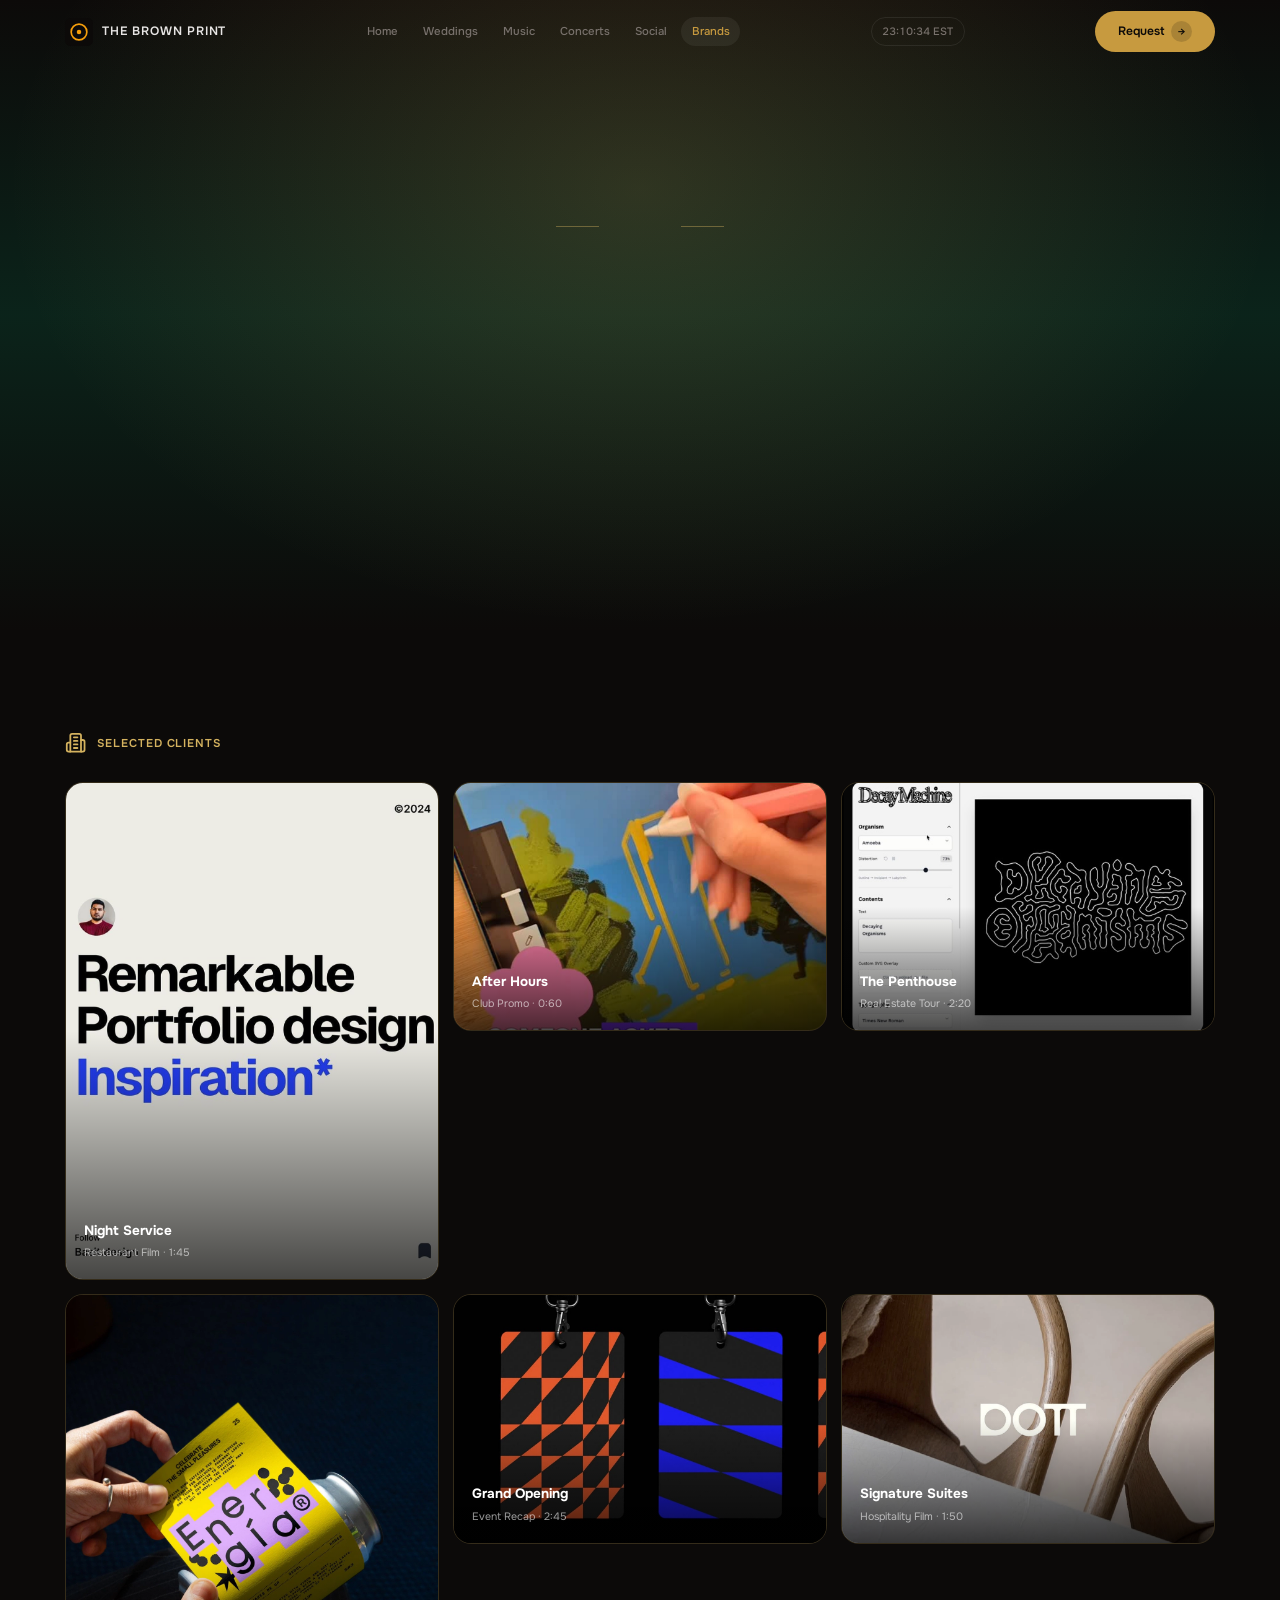
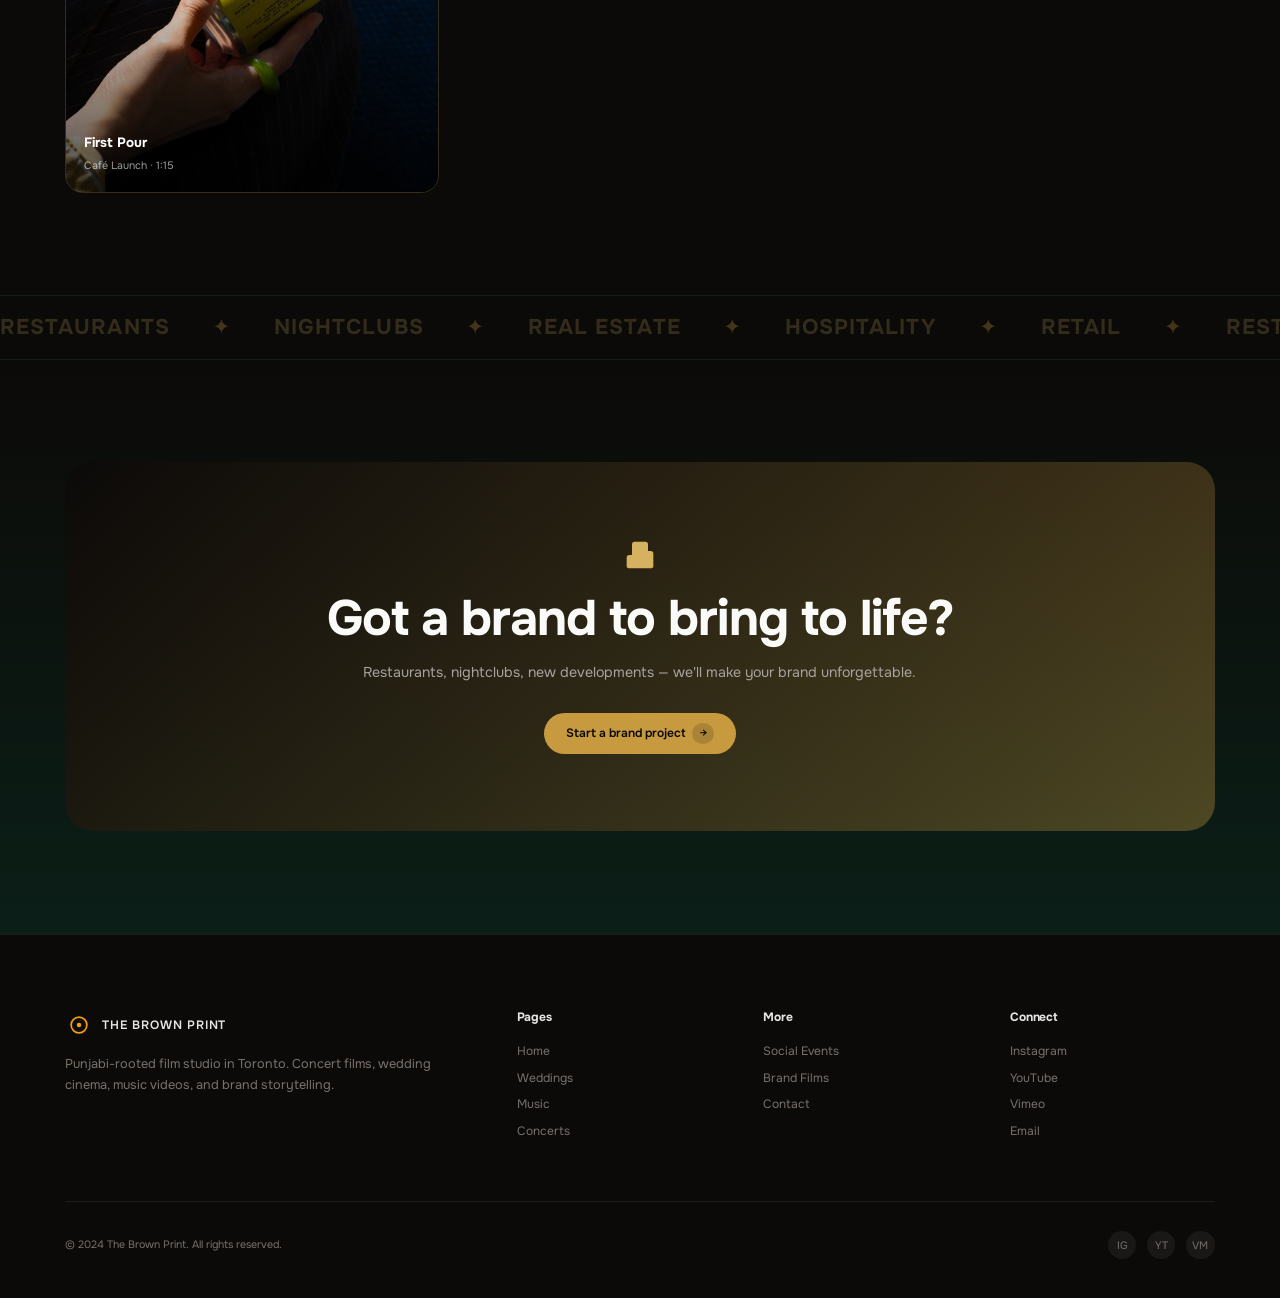
==== brands.html @ 663236d8 "Add The Brown Print v2 portfolio site Complete redesign of The Brown Print portfolio website with:  " ====
<!DOCTYPE html>
<html lang="en" data-theme="brands">
<head>
  <meta charset="UTF-8">
  <meta name="viewport" content="width=device-width, initial-scale=1.0">
  <title>Brands — The Brown Print</title>
  <meta name="description" content="Clubs, restaurants, real estate, and hospitality films that elevate your brand.">
  <link rel="preconnect" href="https://fonts.googleapis.com">
  <link rel="preconnect" href="https://fonts.gstatic.com" crossorigin>
  <link href="https://fonts.googleapis.com/css2?family=Onest:wght@400;500;600;700;800&display=swap" rel="stylesheet">
  <link rel="stylesheet" href="css/base.css">
  <link rel="stylesheet" href="css/components.css">
  <link rel="stylesheet" href="css/animations.css">
  <link rel="stylesheet" href="css/pages/home.css">
  <link rel="stylesheet" href="css/pages/brands.css">
  <link rel="icon" type="image/svg+xml" href="data:image/svg+xml,<svg xmlns='http://www.w3.org/2000/svg' viewBox='0 0 100 100'><text y='.9em' font-size='90'>🏢</text></svg>">
</head>
<body>

  <!-- HEADER -->
  <header class="header">
    <div class="shell header__inner">
      <a href="index.html" class="header__logo">
        <svg width="28" height="28" viewBox="0 0 100 100" fill="none"><rect width="100" height="100" rx="20" fill="#0c0a09"/><circle cx="50" cy="50" r="28" stroke="#f59e0b" stroke-width="6" fill="none"/><circle cx="50" cy="50" r="8" fill="#f59e0b"/></svg>
        <span class="header__logo-text">The Brown Print</span>
      </a>
      <nav class="header__nav">
        <a href="index.html" class="header__link">Home</a>
        <a href="wedding.html" class="header__link">Weddings</a>
        <a href="music.html" class="header__link">Music</a>
        <a href="concerts.html" class="header__link">Concerts</a>
        <a href="social.html" class="header__link">Social</a>
        <a href="brands.html" class="header__link active">Brands</a>
      </nav>
      <div class="header__clock">00:00:00 EST</div>
      <div class="header__cta"><button class="btn btn--accent" data-modal-open>Request <span class="btn__arrow">→</span></button></div>
      <button class="header__menu-btn" aria-label="Menu"><span></span></button>
    </div>
  </header>

  <!-- MOBILE NAV -->
  <div class="nav-overlay">
    <button class="nav-overlay__close" aria-label="Close menu">✕</button>
    <a href="index.html" class="nav-overlay__link">Home</a>
    <a href="wedding.html" class="nav-overlay__link">Weddings</a>
    <a href="music.html" class="nav-overlay__link">Music</a>
    <a href="concerts.html" class="nav-overlay__link">Concerts</a>
    <a href="social.html" class="nav-overlay__link">Social</a>
    <a href="brands.html" class="nav-overlay__link active">Brands</a>
  </div>

  <!-- HERO -->
  <section class="page-hero page-hero--brd">
    <div class="shell" style="position:relative; z-index:1;">
      <div style="display:flex;align-items:center;gap:1rem;justify-content:center;margin-bottom:1.5rem;">
        <div style="width:3rem;height:1px;background:rgba(212,178,95,0.4);"></div>
        <span class="hero__eyebrow brd-label hero-entrance" data-delay="200">Brands</span>
        <div style="width:3rem;height:1px;background:rgba(212,178,95,0.4);"></div>
      </div>
      <h1 class="hero__h1 hero-entrance" data-delay="250" style="text-align:center;">Films that sell the <span class="accent">feeling</span></h1>
      <p class="hero-entrance" data-delay="350" style="text-align:center;margin-top:1rem;font-size:1.05rem;">Clubs, restaurants, real estate, and hospitality films that elevate your brand presence.</p>
      <div class="hero__ctas hero-entrance" data-delay="500" style="justify-content:center;margin-top:2rem;">
        <button class="btn btn--accent" data-modal-open>Start a brand project <span class="btn__arrow">→</span></button>
      </div>
    </div>
  </section>

  <!-- CLIENTS -->
  <section class="brd-section">
    <div class="shell">
      <div class="brd-section__header reveal">
        <svg class="brd-section__icon" viewBox="0 0 24 24" fill="none" stroke="currentColor" stroke-width="2" stroke-linecap="round"><path d="M6 22V4a2 2 0 0 1 2-2h8a2 2 0 0 1 2 2v18Z"/><path d="M6 12H4a2 2 0 0 0-2 2v6a2 2 0 0 0 2 2h2"/><path d="M18 9h2a2 2 0 0 1 2 2v9a2 2 0 0 1-2 2h-2"/><path d="M10 6h4"/><path d="M10 10h4"/><path d="M10 14h4"/><path d="M10 18h4"/></svg>
        <span class="brd-section__label">Selected Clients</span>
      </div>
      <div id="brandsGrid" class="work-grid reveal-stagger"></div>
    </div>
  </section>

  <!-- STRIP MARQUEE -->
  <div class="marquee brd-strip">
    <div class="marquee__track">
      <span class="marquee__item">Restaurants</span><span class="marquee__item marquee__sep">✦</span>
      <span class="marquee__item">Nightclubs</span><span class="marquee__item marquee__sep">✦</span>
      <span class="marquee__item">Real Estate</span><span class="marquee__item marquee__sep">✦</span>
      <span class="marquee__item">Hospitality</span><span class="marquee__item marquee__sep">✦</span>
      <span class="marquee__item">Retail</span><span class="marquee__item marquee__sep">✦</span>
      <span class="marquee__item">Restaurants</span><span class="marquee__item marquee__sep">✦</span>
      <span class="marquee__item">Nightclubs</span><span class="marquee__item marquee__sep">✦</span>
      <span class="marquee__item">Real Estate</span><span class="marquee__item marquee__sep">✦</span>
      <span class="marquee__item">Hospitality</span><span class="marquee__item marquee__sep">✦</span>
      <span class="marquee__item">Retail</span><span class="marquee__item marquee__sep">✦</span>
    </div>
  </div>

  <!-- CTA -->
  <section class="cta-section brd-cta">
    <div class="shell">
      <div class="cta-section__inner reveal">
        <svg width="32" height="32" viewBox="0 0 24 24" fill="#d4b25f" style="margin-bottom:1rem;"><path d="M6 22V4a2 2 0 0 1 2-2h8a2 2 0 0 1 2 2v18Z"/><path d="M6 12H4a2 2 0 0 0-2 2v6a2 2 0 0 0 2 2h2"/><path d="M18 9h2a2 2 0 0 1 2 2v9a2 2 0 0 1-2 2h-2"/></svg>
        <h2 class="cta-section__heading">Got a brand to bring to life?</h2>
        <p class="cta-section__text">Restaurants, nightclubs, new developments — we'll make your brand unforgettable.</p>
        <button class="btn btn--accent" data-modal-open>Start a brand project <span class="btn__arrow">→</span></button>
      </div>
    </div>
  </section>

  <!-- FOOTER -->
  <footer class="footer">
    <div class="shell">
      <div class="footer__top">
        <div class="footer__brand">
          <a href="index.html" class="header__logo"><svg width="28" height="28" viewBox="0 0 100 100" fill="none"><rect width="100" height="100" rx="20" fill="#0c0a09"/><circle cx="50" cy="50" r="28" stroke="#f59e0b" stroke-width="6" fill="none"/><circle cx="50" cy="50" r="8" fill="#f59e0b"/></svg><span class="header__logo-text">The Brown Print</span></a>
          <p>Punjabi-rooted film studio in Toronto. Concert films, wedding cinema, music videos, and brand storytelling.</p>
        </div>
        <div class="footer__col"><h4>Pages</h4><a href="index.html">Home</a><a href="wedding.html">Weddings</a><a href="music.html">Music</a><a href="concerts.html">Concerts</a></div>
        <div class="footer__col"><h4>More</h4><a href="social.html">Social Events</a><a href="brands.html">Brand Films</a><a href="#" data-modal-open>Contact</a></div>
        <div class="footer__col"><h4>Connect</h4><a href="#">Instagram</a><a href="#">YouTube</a><a href="#">Vimeo</a><a href="mailto:hello@thebrownprint.ca">Email</a></div>
      </div>
      <div class="footer__bottom"><p>&copy; 2024 The Brown Print. All rights reserved.</p><div class="footer__socials"><a href="#" aria-label="Instagram">IG</a><a href="#" aria-label="YouTube">YT</a><a href="#" aria-label="Vimeo">VM</a></div></div>
    </div>
  </footer>

  <!-- MODAL -->
  <div class="modal-backdrop">
    <div class="modal-panel">
      <button class="modal-panel__close" aria-label="Close">✕</button>
      <h3>Start a project</h3>
      <p class="subtitle">Tell us about your vision and we'll get back to you within 24 hours.</p>
      <form>
        <div class="modal-field"><label for="modal-name">Name</label><input type="text" id="modal-name" name="name" placeholder="Your name" required></div>
        <div class="modal-field"><label for="modal-email">Email</label><input type="email" id="modal-email" name="email" placeholder="you@email.com" required></div>
        <div class="modal-field"><label for="modal-project">Project details</label><textarea id="modal-project" name="project" placeholder="Tell us about your brand..." rows="4"></textarea></div>
        <button type="submit" class="btn btn--accent">Send inquiry <span class="btn__arrow">→</span></button>
      </form>
      <div class="modal-success" style="display:none;"><h3>Message sent!</h3><p>We'll get back to you within 24 hours.</p></div>
    </div>
  </div>

  <!-- SCRIPTS -->
  <script src="content.js"></script>
  <script src="js/app.js"></script>
  <script src="js/loader.js"></script>
  <script src="js/nav.js"></script>
  <script src="js/reveals.js"></script>
  <script src="js/player.js"></script>
  <script src="js/modal.js"></script>
  <script src="js/cards.js"></script>
  <script>
    document.addEventListener('DOMContentLoaded', () => {
      TBP.initAdaptiveGrid();
      TBP.initLenis();
      TBPLoader.init();
      TBPLoader.interceptLinks();
      TBPNav.init();
      TBPReveals.init();
      TBPCards.init();
      TBPModal.init();

      const grid = document.getElementById('brandsGrid');
      if (grid && CONTENT.brands) {
        grid.innerHTML = CONTENT.brands.map(item => `
          <div class="work-card ${item.tall ? 'tall' : ''}" data-video-src="${item.videoSrc}">
            <img src="${item.poster}" alt="${item.title}" loading="lazy">
            <div class="work-card__shade"></div>
            <div class="work-card__info">
              <div class="work-card__title">${item.title}</div>
              <div class="work-card__sub">${item.sub}</div>
            </div>
            <div class="work-card__play">▶</div>
          </div>
        `).join('');
        grid.querySelectorAll('.work-card[data-video-src]').forEach(card => {
          card.addEventListener('click', (e) => {
            if (e.target.closest('.work-card-video')) return;
            const item = CONTENT.brands.find(v => v.videoSrc === card.dataset.videoSrc);
            if (item) VideoPlayer.open(item);
          });
        });
      }
      TBPReveals.init();
    });
  </script>
</body>
</html>
---- css/base.css ----
/* ============================================================
   THE BROWN PRINT v2 — base.css
   Reset, design tokens, adaptive rem grid, typography
   ============================================================ */

/* --- Reset --- */
*, *::before, *::after { box-sizing: border-box; margin: 0; padding: 0; }

html {
  -webkit-text-size-adjust: 100%;
  scroll-behavior: smooth;
  -webkit-font-smoothing: antialiased;
  -moz-osx-font-smoothing: grayscale;
}

body {
  font-family: var(--font);
  font-size: 1rem;
  line-height: 1.6;
  color: var(--fg);
  background: var(--bg);
  overflow-x: hidden;
  min-height: 100dvh;
}

img, video, canvas { display: block; max-width: 100%; }

a { color: inherit; text-decoration: none; }

button {
  font: inherit;
  color: inherit;
  background: none;
  border: none;
  cursor: pointer;
  -webkit-tap-highlight-color: transparent;
}

ul, ol { list-style: none; }

input, textarea { font: inherit; }

::-webkit-scrollbar { width: 8px; }
::-webkit-scrollbar-track { background: var(--bg); }
::-webkit-scrollbar-thumb { background: var(--surface-2); border-radius: 9999px; }

::selection { background: var(--accent); color: var(--ink); }

/* --- Design Tokens --- */
:root {
  /* Page surface */
  --bg: #0c0a09;
  --fg: #e7e5e4;
  --ink: #0c0a09;
  --muted: #78716c;
  --subtle: #a8a29e;
  --line: rgba(255,255,255,0.08);
  --surface: #1c1917;
  --surface-2: #292524;

  /* Accent */
  --accent: #f59e0b;
  --accent-from: #fbbf24;
  --accent-to: #d97706;
  --accent-glow: rgba(245,158,11,0.35);

  /* Radii */
  --radius-pill: 9999px;
  --radius-card: 2rem;
  --radius-card-sm: 1.25rem;
  --radius-control: 0.875rem;

  /* Layout */
  --shell: 88rem;
  --text-watermark: 11rem;

  /* Fonts */
  --font: 'Onest', system-ui, -apple-system, sans-serif;
}

/* --- Per-Theme Accent Overrides --- */
[data-theme="home"] {
  --accent: #f59e0b;
  --accent-from: #fbbf24;
  --accent-to: #d97706;
  --accent-glow: rgba(245,158,11,0.35);
}

[data-theme="wedding"] {
  --accent: #be123c;
  --accent-from: #fb7185;
  --accent-to: #9f1239;
  --accent-glow: rgba(190,18,60,0.25);
  --bg: #fff1f2;
  --fg: #44403c;
  --ink: #292524;
  --muted: #78716c;
  --subtle: #a8a29e;
  --line: rgba(0,0,0,0.06);
  --surface: #fff;
  --surface-2: #ffe4e6;
}

[data-theme="music"] {
  --accent: #8b5cf6;
  --accent-from: #a78bfa;
  --accent-to: #7c3aed;
  --accent-glow: rgba(139,92,246,0.35);
}

[data-theme="concerts"] {
  --accent: #f97316;
  --accent-from: #fb923c;
  --accent-to: #ea580c;
  --accent-glow: rgba(249,115,22,0.35);
}

[data-theme="social"] {
  --accent: #14b8a6;
  --accent-from: #2dd4bf;
  --accent-to: #0d9488;
  --accent-glow: rgba(20,184,166,0.25);
  --bg: #f0fdfa;
  --fg: #44403c;
  --ink: #292524;
  --muted: #78716c;
  --subtle: #a8a29e;
  --line: rgba(0,0,0,0.06);
  --surface: #fff;
  --surface-2: #ccfbf1;
}

[data-theme="brands"] {
  --accent: #c79a3f;
  --accent-from: #d4b25f;
  --accent-to: #a37e2c;
  --accent-glow: rgba(199,154,63,0.35);
}

/* --- Adaptive Rem Grid (Lumora-style) --- */
@media (min-width: 1441px) {
  html { font-size: clamp(16px, 0.83333vw, 20px); }
}
@media (max-width: 1440px) {
  html { font-size: clamp(14px, 1.11111vw, 16px); }
}
@media (max-width: 1024px) {
  html { font-size: clamp(13px, 1.5625vw, 16px); }
}
@media (max-width: 640px) {
  html { font-size: clamp(12px, 4.44444vw, 16px); }
}

/* Ultra-wide scale-up (applied via JS) */
html.scaled-up { font-size: calc(1px * var(--scale, 1)); }

/* --- Shell --- */
.shell {
  width: min(100%, var(--shell));
  margin-inline: auto;
  padding-inline: clamp(1rem, 4vw, 4rem);
}

/* --- Typography --- */
h1, h2, h3, h4, h5, h6 {
  font-weight: 600;
  line-height: 1.1;
  letter-spacing: -0.02em;
}

h1 { font-size: clamp(2.5rem, 5vw + 1rem, 6rem); }
h2 { font-size: clamp(2rem, 3vw + 0.5rem, 4rem); }
h3 { font-size: clamp(1.25rem, 1.5vw + 0.5rem, 2rem); }

p {
  line-height: 1.65;
  color: var(--muted);
}

/* --- Watermark Text --- */
.watermark {
  font-size: var(--text-watermark);
  font-weight: 800;
  line-height: 0.85;
  color: rgba(255,255,255,0.04);
  text-transform: uppercase;
  pointer-events: none;
  user-select: none;
  letter-spacing: -0.04em;
}

[data-theme="wedding"] .watermark,
[data-theme="social"] .watermark {
  color: rgba(0,0,0,0.04);
}

/* --- Utility Classes --- */
.sr-only {
  position: absolute;
  width: 1px;
  height: 1px;
  padding: 0;
  margin: -1px;
  overflow: hidden;
  clip: rect(0,0,0,0);
  border: 0;
}

.no-scroll { overflow: hidden !important; }

/* --- Reduced Motion --- */
@media (prefers-reduced-motion: reduce) {
  *, *::before, *::after {
    animation-duration: 0.01ms !important;
    animation-iteration-count: 1 !important;
    transition-duration: 0.01ms !important;
    scroll-behavior: auto !important;
  }
}
---- css/components.css ----
/* ============================================================
   THE BROWN PRINT v2 — components.css
   Glassmorphism, header, footer, buttons, cards, modal, loader
   ============================================================ */

/* ---------- GLASS ---------- */
.glass {
  background: rgba(var(--ink-rgb, 12,10,9), 0.42);
  border: 1px solid rgba(255,255,255, 0.08);
  border-radius: 20px;
  backdrop-filter: blur(20px) saturate(180%);
  -webkit-backdrop-filter: blur(20px) saturate(180%);
  box-shadow: 0 24px 60px rgba(0,0,0,0.5), inset 0 1px 0 rgba(255,255,255,0.12);
}

@supports not (backdrop-filter: blur(1px)) {
  .glass {
    background: rgba(var(--ink-rgb, 12,10,9), 0.92);
  }
}

[data-theme="wedding"] .glass,
[data-theme="social"] .glass {
  background: rgba(255,255,255, 0.6);
  border-color: var(--line);
  box-shadow: 0 24px 60px rgba(0,0,0,0.08), inset 0 1px 0 rgba(255,255,255,0.8);
}

/* ---------- PAGE LOADER ---------- */
.page-loader {
  position: fixed;
  inset: 0;
  z-index: 9999;
  display: flex;
  align-items: center;
  justify-content: center;
  background: var(--bg);
  transition: transform 0.6s cubic-bezier(0.22, 1, 0.36, 1);
}

.page-loader.done {
  transform: translateY(-100%);
  pointer-events: none;
}

.page-loader__counter {
  font-size: clamp(3rem, 8vw, 8rem);
  font-weight: 700;
  color: var(--fg);
  letter-spacing: -0.04em;
  font-variant-numeric: tabular-nums;
}

/* Filmstrip wipe panels */
.filmstrip-wipe {
  position: fixed;
  inset: 0;
  z-index: 9998;
  display: flex;
  pointer-events: none;
}

.filmstrip-wipe__panel {
  flex: 1;
  background: var(--ink);
  transform: scaleY(0);
  transform-origin: bottom;
}

.filmstrip-wipe.active .filmstrip-wipe__panel {
  animation: panelWipe 0.6s cubic-bezier(0.22, 1, 0.36, 1) forwards;
}

.filmstrip-wipe.active .filmstrip-wipe__panel:nth-child(1) { animation-delay: 0s; }
.filmstrip-wipe.active .filmstrip-wipe__panel:nth-child(2) { animation-delay: 0.06s; }
.filmstrip-wipe.active .filmstrip-wipe__panel:nth-child(3) { animation-delay: 0.12s; }
.filmstrip-wipe.active .filmstrip-wipe__panel:nth-child(4) { animation-delay: 0.18s; }
.filmstrip-wipe.active .filmstrip-wipe__panel:nth-child(5) { animation-delay: 0.24s; }

@keyframes panelWipe {
  0% { transform: scaleY(0); transform-origin: bottom; }
  50% { transform: scaleY(1); transform-origin: bottom; }
  50.001% { transform-origin: top; }
  100% { transform: scaleY(0); transform-origin: top; }
}

/* ---------- HEADER / NAV ---------- */
.header {
  position: fixed;
  top: 0;
  left: 0;
  right: 0;
  z-index: 100;
  padding: 0.75rem 0;
  transition: background 0.3s, border-color 0.3s, backdrop-filter 0.3s, -webkit-backdrop-filter 0.3s;
}

.header.scrolled {
  background: rgba(var(--ink-rgb, 12,10,9), 0.85);
  border-bottom: 1px solid var(--line);
  backdrop-filter: blur(20px) saturate(180%);
  -webkit-backdrop-filter: blur(20px) saturate(180%);
}

[data-theme="wedding"].header.scrolled,
[data-theme="social"].header.scrolled {
  background: rgba(255,255,255, 0.85);
}

.header__inner {
  display: flex;
  align-items: center;
  justify-content: space-between;
  gap: 1rem;
}

.header__logo {
  display: flex;
  align-items: center;
  gap: 0.6rem;
  transition: transform 0.3s cubic-bezier(0.2, 0.8, 0.2, 1);
}

.header__logo:hover { transform: scale(1.04); }

.header__logo svg { flex-shrink: 0; }

.header__logo-text {
  font-size: 0.85rem;
  font-weight: 600;
  letter-spacing: 0.08em;
  text-transform: uppercase;
}

.header__nav {
  display: flex;
  align-items: center;
  gap: 0.25rem;
}

.header__link {
  font-size: 0.8rem;
  font-weight: 500;
  color: var(--muted);
  padding: 0.4rem 0.75rem;
  border-radius: var(--radius-pill);
  transition: color 0.3s, background 0.3s, transform 0.3s cubic-bezier(0.2, 0.8, 0.2, 1);
}

.header__link:hover,
.header__link.active {
  color: var(--accent);
  background: rgba(255,255,255,0.06);
}

[data-theme="wedding"] .header__link:hover,
[data-theme="wedding"] .header__link.active,
[data-theme="social"] .header__link:hover,
[data-theme="social"] .header__link.active {
  color: var(--accent);
  background: rgba(0,0,0,0.04);
}

.header__clock {
  font-size: 0.75rem;
  font-weight: 500;
  color: var(--muted);
  padding: 0.35rem 0.75rem;
  border: 1px solid var(--line);
  border-radius: var(--radius-pill);
  font-variant-numeric: tabular-nums;
  white-space: nowrap;
}

.header__cta {
  display: inline-flex;
  align-items: center;
  gap: 0.5rem;
}

.header__menu-btn {
  display: none;
  width: 2.5rem;
  height: 2.5rem;
  align-items: center;
  justify-content: center;
  border-radius: 50%;
  border: 1px solid var(--line);
  transition: background 0.2s;
}

.header__menu-btn:hover { background: rgba(255,255,255,0.06); }

.header__menu-btn span {
  display: block;
  width: 18px;
  height: 2px;
  background: var(--fg);
  position: relative;
}

.header__menu-btn span::before,
.header__menu-btn span::after {
  content: '';
  position: absolute;
  left: 0;
  width: 100%;
  height: 2px;
  background: var(--fg);
  transition: transform 0.3s;
}

.header__menu-btn span::before { top: -6px; }
.header__menu-btn span::after { top: 6px; }

.header__menu-btn.open span { background: transparent; }
.header__menu-btn.open span::before { top: 0; transform: rotate(45deg); }
.header__menu-btn.open span::after { top: 0; transform: rotate(-45deg); }

@media (max-width: 768px) {
  .header__nav { display: none; }
  .header__clock { display: none; }
  .header__menu-btn { display: flex; }
}

/* ---------- MOBILE NAV OVERLAY ---------- */
.nav-overlay {
  position: fixed;
  inset: 0;
  z-index: 99;
  background: rgba(var(--ink-rgb, 12,10,9), 0.96);
  backdrop-filter: blur(30px);
  -webkit-backdrop-filter: blur(30px);
  display: flex;
  flex-direction: column;
  justify-content: center;
  align-items: center;
  gap: 0.5rem;
  opacity: 0;
  visibility: hidden;
  transition: opacity 0.4s, visibility 0.4s;
}

.nav-overlay.open { opacity: 1; visibility: visible; }

.nav-overlay__link {
  font-size: clamp(2rem, 6vw, 4rem);
  font-weight: 700;
  color: var(--fg);
  padding: 0.3rem 1rem;
  opacity: 0;
  transform: translateY(20px);
  transition: opacity 0.4s, transform 0.4s, color 0.3s;
}

.nav-overlay.open .nav-overlay__link {
  opacity: 1;
  transform: translateY(0);
}

.nav-overlay.open .nav-overlay__link:nth-child(1) { transition-delay: 0.1s; }
.nav-overlay.open .nav-overlay__link:nth-child(2) { transition-delay: 0.15s; }
.nav-overlay.open .nav-overlay__link:nth-child(3) { transition-delay: 0.2s; }
.nav-overlay.open .nav-overlay__link:nth-child(4) { transition-delay: 0.25s; }
.nav-overlay.open .nav-overlay__link:nth-child(5) { transition-delay: 0.3s; }
.nav-overlay.open .nav-overlay__link:nth-child(6) { transition-delay: 0.35s; }

.nav-overlay__link:hover { color: var(--accent); }

.nav-overlay__link.active { color: var(--accent); }

.nav-overlay__close {
  position: absolute;
  top: 1.5rem;
  right: 1.5rem;
  width: 3rem;
  height: 3rem;
  display: flex;
  align-items: center;
  justify-content: center;
  border-radius: 50%;
  border: 1px solid rgba(255,255,255,0.15);
  color: var(--fg);
  font-size: 1.5rem;
  transition: background 0.2s;
}

.nav-overlay__close:hover { background: rgba(255,255,255,0.08); }

/* ---------- PILL BUTTONS ---------- */
.btn {
  display: inline-flex;
  align-items: center;
  gap: 0.5rem;
  font-size: 0.85rem;
  font-weight: 600;
  padding: 0.65rem 1.5rem;
  border-radius: var(--radius-pill);
  transition: transform 0.3s cubic-bezier(0.2, 0.8, 0.2, 1), background 0.3s, color 0.3s;
  white-space: nowrap;
  cursor: pointer;
  position: relative;
  overflow: hidden;
}

.btn:hover { transform: scale(1.04); }
.btn:active { transform: scale(0.97); }

.btn--dark {
  background: #0a0a0a;
  color: #f5f5f5;
  border: 1px solid rgba(255,255,255,0.1);
}

[data-theme="wedding"] .btn--dark,
[data-theme="social"] .btn--dark {
  background: #1c1917;
  color: #fff;
}

.btn--light {
  background: #f1f0ee;
  color: #0a0a0a;
  border: 1px solid rgba(0,0,0,0.08);
}

.btn--outline {
  background: transparent;
  color: var(--fg);
  border: 1px solid var(--line);
}

[data-theme="wedding"] .btn--outline,
[data-theme="social"] .btn--outline {
  border-color: rgba(0,0,0,0.15);
}

.btn--accent {
  background: var(--accent);
  color: var(--ink);
  border: 1px solid transparent;
}

.btn--accent:hover { background: var(--accent-from); }

.btn__arrow {
  display: inline-flex;
  align-items: center;
  justify-content: center;
  width: 1.5rem;
  height: 1.5rem;
  border-radius: 50%;
  background: rgba(255,255,255,0.15);
  font-size: 0.7rem;
  transition: transform 0.3s cubic-bezier(0.2, 0.8, 0.2, 1);
}

.btn:hover .btn__arrow { transform: translate(2px, -2px); }

.btn--accent .btn__arrow {
  background: rgba(0,0,0,0.15);
}

.btn--light .btn__arrow {
  background: rgba(0,0,0,0.08);
}

/* ---------- CSS3D FLIP CARD ---------- */
.flip-card {
  perspective: 1200px;
  cursor: pointer;
}

.flip-card__inner {
  position: relative;
  width: 100%;
  height: 100%;
  transition: transform 0.6s cubic-bezier(0.2, 0.8, 0.2, 1);
  transform-style: preserve-3d;
}

.flip-card:hover .flip-card__inner,
.flip-card.flipped .flip-card__inner {
  transform: rotateY(180deg);
}

.flip-card__front,
.flip-card__back {
  position: absolute;
  inset: 0;
  border-radius: var(--radius-card);
  backface-visibility: hidden;
  -webkit-backface-visibility: hidden;
  overflow: hidden;
}

.flip-card__back {
  transform: rotateY(180deg);
}

/* ---------- PORTFOLIO CARDS (dark) ---------- */
.portfolio-card {
  position: relative;
  background: #0a0a0a;
  border-radius: var(--radius-card);
  padding: 1.5rem;
  display: flex;
  flex-direction: column;
  gap: 1rem;
  overflow: hidden;
  transition: transform 0.35s cubic-bezier(0.2, 0.8, 0.2, 1), box-shadow 0.35s;
}

.portfolio-card:hover {
  transform: translateY(-4px);
  box-shadow: 0 20px 50px rgba(0,0,0,0.4);
}

.portfolio-card__badge {
  display: flex;
  justify-content: space-between;
  align-items: flex-start;
}

.portfolio-card__category {
  font-size: 0.7rem;
  font-weight: 600;
  text-transform: uppercase;
  letter-spacing: 0.1em;
  color: var(--muted);
}

.portfolio-card__arrow {
  width: 2rem;
  height: 2rem;
  display: flex;
  align-items: center;
  justify-content: center;
  border-radius: 50%;
  background: rgba(255,255,255,0.06);
  color: var(--fg);
  transition: transform 0.3s cubic-bezier(0.2, 0.8, 0.2, 1), background 0.3s;
}

.portfolio-card:hover .portfolio-card__arrow {
  transform: translate(3px, -3px);
  background: var(--accent);
  color: var(--ink);
}

.portfolio-card__watermark {
  position: absolute;
  top: 50%;
  left: 50%;
  transform: translate(-50%, -50%);
  opacity: 0.03;
  font-size: 5rem;
  font-weight: 800;
  color: var(--fg);
  pointer-events: none;
}

.portfolio-card__title {
  font-size: 1.25rem;
  font-weight: 700;
  margin-top: auto;
}

.portfolio-card__desc {
  font-size: 0.85rem;
  color: var(--muted);
  line-height: 1.5;
}

.portfolio-card__tags {
  display: flex;
  flex-wrap: wrap;
  gap: 0.4rem;
  margin-top: 0.5rem;
}

.portfolio-card__tag {
  font-size: 0.65rem;
  font-weight: 600;
  padding: 0.3rem 0.65rem;
  border-radius: var(--radius-pill);
  background: rgba(255,255,255,0.06);
  color: var(--muted);
  border: 1px solid rgba(255,255,255,0.06);
}

/* ---------- SERVICES LIST ---------- */
.services-list {
  display: flex;
  flex-direction: column;
}

.service-row {
  display: grid;
  grid-template-columns: 3rem 1fr auto;
  align-items: center;
  gap: 1.5rem;
  padding: 1.5rem 0;
  border-bottom: 1px solid var(--line);
  cursor: pointer;
  transition: background 0.35s;
  position: relative;
}

.service-row::before {
  content: '';
  position: absolute;
  inset: 0;
  border-radius: 1rem;
  background: var(--accent-glow);
  opacity: 0;
  transition: opacity 0.35s;
}

.service-row:hover::before { opacity: 1; }

.service-row__num {
  position: relative;
  font-size: 0.8rem;
  font-weight: 600;
  color: var(--muted);
  z-index: 1;
}

.service-row__title {
  position: relative;
  font-size: clamp(1.25rem, 2vw, 1.75rem);
  font-weight: 700;
  z-index: 1;
  transition: color 0.3s;
}

.service-row:hover .service-row__title { color: var(--ink); }

.service-row__arrow {
  position: relative;
  z-index: 1;
  width: 2.5rem;
  height: 2.5rem;
  display: flex;
  align-items: center;
  justify-content: center;
  border-radius: 50%;
  background: rgba(255,255,255,0.06);
  transition: transform 0.3s cubic-bezier(0.2, 0.8, 0.2, 1), background 0.3s;
}

.service-row:hover .service-row__arrow {
  transform: translate(3px, -3px);
  background: var(--ink);
  color: var(--accent);
}

@media (max-width: 640px) {
  .service-row {
    grid-template-columns: 2rem 1fr auto;
    gap: 1rem;
  }
}

/* ---------- STATS PANEL ---------- */
.stats-panel {
  background: #0a0a0a;
  border-radius: var(--radius-card);
  padding: clamp(2rem, 4vw, 4rem);
}

.stats-grid {
  display: grid;
  grid-template-columns: repeat(4, 1fr);
  gap: 2rem;
}

.stat {
  text-align: center;
}

.stat__number {
  font-size: clamp(2rem, 4vw, 3.5rem);
  font-weight: 800;
  color: var(--accent);
  line-height: 1;
  font-variant-numeric: tabular-nums;
}

.stat__label {
  font-size: 0.8rem;
  color: var(--muted);
  margin-top: 0.5rem;
}

@media (max-width: 768px) {
  .stats-grid { grid-template-columns: repeat(2, 1fr); }
}

@media (max-width: 400px) {
  .stats-grid { grid-template-columns: 1fr; }
}

/* ---------- FOOTER ---------- */
.footer {
  border-top: 1px solid var(--line);
  padding: clamp(3rem, 6vw, 6rem) 0 clamp(1.5rem, 3vw, 3rem);
}

[data-theme="wedding"] .footer {
  border-color: #fecdd3;
}

[data-theme="social"] .footer {
  border-color: rgba(45,212,191,0.4);
}

.footer__top {
  display: grid;
  grid-template-columns: 2fr 1fr 1fr 1fr;
  gap: 3rem;
  margin-bottom: 4rem;
}

.footer__brand p {
  font-size: 0.9rem;
  color: var(--muted);
  margin-top: 1rem;
  max-width: 28rem;
}

.footer__col h4 {
  font-size: 0.85rem;
  font-weight: 700;
  margin-bottom: 1rem;
  color: var(--fg);
}

.footer__col a {
  display: block;
  font-size: 0.85rem;
  color: var(--muted);
  padding: 0.25rem 0;
  transition: color 0.2s;
}

.footer__col a:hover { color: var(--accent); }

.footer__bottom {
  display: flex;
  justify-content: space-between;
  align-items: center;
  padding-top: 2rem;
  border-top: 1px solid var(--line);
  gap: 1rem;
  flex-wrap: wrap;
}

.footer__bottom p {
  font-size: 0.75rem;
}

.footer__socials {
  display: flex;
  gap: 0.75rem;
}

.footer__socials a {
  width: 2rem;
  height: 2rem;
  display: flex;
  align-items: center;
  justify-content: center;
  border-radius: 50%;
  background: rgba(255,255,255,0.06);
  color: var(--muted);
  font-size: 0.75rem;
  transition: background 0.2s, color 0.2s;
}

.footer__socials a:hover {
  background: var(--accent);
  color: var(--ink);
}

@media (max-width: 768px) {
  .footer__top { grid-template-columns: 1fr 1fr; }
}

@media (max-width: 480px) {
  .footer__top { grid-template-columns: 1fr; }
}

/* ---------- MODAL (REQUEST FORM) ---------- */
.modal-backdrop {
  position: fixed;
  inset: 0;
  z-index: 200;
  background: rgba(0,0,0,0.6);
  backdrop-filter: blur(8px);
  -webkit-backdrop-filter: blur(8px);
  display: flex;
  align-items: center;
  justify-content: center;
  opacity: 0;
  visibility: hidden;
  transition: opacity 0.35s, visibility 0.35s;
}

.modal-backdrop.open { opacity: 1; visibility: visible; }

.modal-panel {
  width: min(90vw, 40rem);
  max-height: 90vh;
  overflow-y: auto;
  background: var(--surface);
  border: 1px solid var(--line);
  border-radius: var(--radius-card);
  padding: 2.5rem;
  transform: translateY(20px) scale(0.97);
  transition: transform 0.4s cubic-bezier(0.2, 0.8, 0.2, 1);
  position: relative;
}

.modal-backdrop.open .modal-panel {
  transform: translateY(0) scale(1);
}

.modal-panel__close {
  position: absolute;
  top: 1rem;
  right: 1rem;
  width: 2.5rem;
  height: 2.5rem;
  display: flex;
  align-items: center;
  justify-content: center;
  border-radius: 50%;
  background: rgba(255,255,255,0.06);
  color: var(--fg);
  font-size: 1.2rem;
  transition: background 0.2s;
}

.modal-panel__close:hover { background: rgba(255,255,255,0.12); }

.modal-panel h3 {
  font-size: 1.5rem;
  margin-bottom: 0.5rem;
}

.modal-panel .subtitle {
  font-size: 0.85rem;
  color: var(--muted);
  margin-bottom: 2rem;
}

.modal-field {
  margin-bottom: 1.25rem;
}

.modal-field label {
  display: block;
  font-size: 0.75rem;
  font-weight: 600;
  color: var(--subtle);
  margin-bottom: 0.4rem;
  text-transform: uppercase;
  letter-spacing: 0.06em;
}

.modal-field input,
.modal-field textarea {
  width: 100%;
  padding: 0.75rem 1rem;
  background: rgba(255,255,255,0.04);
  border: 1px solid var(--line);
  border-radius: var(--radius-control);
  color: var(--fg);
  transition: border-color 0.2s;
}

.modal-field input:focus,
.modal-field textarea:focus {
  outline: none;
  border-color: var(--accent);
}

.modal-field textarea { resize: vertical; min-height: 5rem; }

.modal-panel .btn { width: 100%; justify-content: center; margin-top: 0.5rem; }

.modal-success {
  text-align: center;
  padding: 2rem 0;
}

.modal-success h3 {
  margin-bottom: 0.5rem;
}

.modal-success p {
  font-size: 0.9rem;
  color: var(--muted);
}

/* ---------- MARQUEE / TICKER ---------- */
.marquee {
  overflow: hidden;
  white-space: nowrap;
  border-top: 1px solid var(--line);
  border-bottom: 1px solid var(--line);
  padding: 1rem 0;
}

.marquee__track {
  display: inline-flex;
  gap: 3rem;
  animation: marqueeScroll 30s linear infinite;
}

.marquee__item {
  font-size: clamp(1rem, 2vw, 1.5rem);
  font-weight: 700;
  color: rgba(255,255,255,0.08);
  text-transform: uppercase;
  letter-spacing: 0.05em;
  flex-shrink: 0;
}

[data-theme="wedding"] .marquee__item,
[data-theme="social"] .marquee__item {
  color: rgba(0,0,0,0.08);
}

.marquee__sep {
  color: var(--accent);
  opacity: 0.3;
}

@keyframes marqueeScroll {
  0% { transform: translateX(0); }
  100% { transform: translateX(-50%); }
}

/* ---------- WORK GRID ---------- */
.work-grid {
  display: grid;
  grid-template-columns: repeat(3, 1fr);
  gap: 1rem;
}

@media (max-width: 768px) {
  .work-grid { grid-template-columns: repeat(2, 1fr); gap: 0.75rem; }
}

@media (max-width: 480px) {
  .work-grid { grid-template-columns: repeat(2, 1fr); gap: 0.5rem; }
}

/* ---------- WORK CARD (video grid items) ---------- */
.work-card {
  position: relative;
  border-radius: var(--radius-card-sm);
  overflow: hidden;
  cursor: pointer;
  aspect-ratio: 3/2;
  border: 1px solid var(--line);
  transition: transform 0.35s cubic-bezier(0.2, 0.8, 0.2, 1), border-color 0.3s;
}

.work-card:hover { transform: translateY(-4px); }

.work-card.tall { aspect-ratio: 3/4; }

.work-card img {
  width: 100%;
  height: 100%;
  object-fit: cover;
  transition: opacity 0.4s;
}

.work-card img:not(.loaded) { opacity: 0; }

.work-card__shade {
  position: absolute;
  inset: 0;
  background: linear-gradient(to top, rgba(0,0,0,0.7) 0%, transparent 50%);
  z-index: 1;
}

.work-card__info {
  position: absolute;
  bottom: 0;
  left: 0;
  right: 0;
  padding: 1.25rem;
  z-index: 2;
}

.work-card__title {
  font-size: 0.95rem;
  font-weight: 700;
  color: #fff;
}

.work-card__sub {
  font-size: 0.75rem;
  color: rgba(255,255,255,0.6);
  margin-top: 0.2rem;
}

.work-card__play {
  position: absolute;
  top: 50%;
  left: 50%;
  transform: translate(-50%, -50%);
  z-index: 3;
  width: 3rem;
  height: 3rem;
  border-radius: 50%;
  background: var(--accent);
  color: var(--ink);
  display: flex;
  align-items: center;
  justify-content: center;
  opacity: 0;
  transition: opacity 0.3s, transform 0.3s cubic-bezier(0.2, 0.8, 0.2, 1);
}

.work-card:hover .work-card__play {
  opacity: 1;
  transform: translate(-50%, -50%) scale(1.1);
}

.work-card-video {
  position: absolute;
  inset: 0;
  width: 100%;
  height: 100%;
  object-fit: cover;
  z-index: 2;
  opacity: 0;
  transition: opacity 0.4s;
  pointer-events: none;
}

/* ---------- VIDEO PLAYER (from v1) ---------- */
.vp-overlay {
  position: fixed;
  inset: 0;
  z-index: 300;
  background: rgba(0,0,0,0.92);
  display: flex;
  align-items: center;
  justify-content: center;
  opacity: 0;
  visibility: hidden;
  transition: opacity 0.35s, visibility 0.35s;
}

.vp-overlay.open { opacity: 1; visibility: visible; }

.vp-shell {
  width: min(90vw, 80rem);
  position: relative;
}

.vp-close {
  position: absolute;
  top: -3rem;
  right: 0;
  color: #fff;
  opacity: 0.6;
  transition: opacity 0.2s;
}

.vp-close:hover { opacity: 1; }

.vp-frame {
  position: relative;
  border-radius: 1rem;
  overflow: hidden;
  background: #000;
}

.vp-video {
  width: 100%;
  display: block;
}

.vp-guard {
  position: absolute;
  inset: 0;
  z-index: 1;
}

.vp-bigplay {
  position: absolute;
  inset: 0;
  display: flex;
  align-items: center;
  justify-content: center;
  z-index: 2;
  cursor: pointer;
  transition: opacity 0.3s;
}

.vp-bigplay.hide { opacity: 0; pointer-events: none; }

.vp-bigplay-circle {
  width: 5rem;
  height: 5rem;
  border-radius: 50%;
  background: rgba(255,255,255,0.9);
  display: flex;
  align-items: center;
  justify-content: center;
  transition: transform 0.3s;
}

.vp-bigplay-circle:hover { transform: scale(1.1); }

.vp-controls {
  position: absolute;
  bottom: 0;
  left: 0;
  right: 0;
  padding: 0.75rem 1rem;
  display: flex;
  align-items: center;
  gap: 0.75rem;
  background: linear-gradient(to top, rgba(0,0,0,0.8), transparent);
  z-index: 3;
}

.vp-btn {
  color: #fff;
  opacity: 0.8;
  transition: opacity 0.2s;
}

.vp-btn:hover { opacity: 1; }

.vp-track {
  flex: 1;
  height: 4px;
  background: rgba(255,255,255,0.2);
  border-radius: 2px;
  cursor: pointer;
  position: relative;
}

.vp-fill {
  height: 100%;
  background: var(--accent);
  border-radius: 2px;
  width: 0%;
  transition: width 0.1s linear;
}

.vp-time {
  font-size: 0.75rem;
  color: rgba(255,255,255,0.7);
  font-variant-numeric: tabular-nums;
  white-space: nowrap;
}

.vp-caption {
  padding: 1rem 0;
  color: #fff;
}

.vp-caption h3 { font-size: 1.1rem; font-weight: 600; }
.vp-caption p { font-size: 0.85rem; color: rgba(255,255,255,0.5); margin-top: 0.25rem; }
---- css/animations.css ----
/* ============================================================
   THE BROWN PRINT v2 — animations.css
   Scroll reveals, text reveals, spring transitions, reduced motion
   ============================================================ */

/* ---------- SCROLL REVEALS ---------- */
.reveal {
  opacity: 0;
  transform: translateY(1.5rem);
  transition: opacity 0.9s cubic-bezier(0.215, 0.61, 0.355, 1),
              transform 0.9s cubic-bezier(0.215, 0.61, 0.355, 1);
}

.reveal.in {
  opacity: 1;
  transform: translateY(0);
}

/* Stagger children */
.reveal-stagger > * {
  opacity: 0;
  transform: translateY(1.5rem);
  transition: opacity 0.9s cubic-bezier(0.215, 0.61, 0.355, 1),
              transform 0.9s cubic-bezier(0.215, 0.61, 0.355, 1);
}

.reveal-stagger.in > *:nth-child(1) { transition-delay: 0ms; }
.reveal-stagger.in > *:nth-child(2) { transition-delay: 80ms; }
.reveal-stagger.in > *:nth-child(3) { transition-delay: 160ms; }
.reveal-stagger.in > *:nth-child(4) { transition-delay: 240ms; }
.reveal-stagger.in > *:nth-child(5) { transition-delay: 320ms; }
.reveal-stagger.in > *:nth-child(6) { transition-delay: 400ms; }

.reveal-stagger.in > * {
  opacity: 1;
  transform: translateY(0);
}

/* ---------- TEXT REVEALS (line split) ---------- */
.reveal-line {
  display: block;
  overflow: hidden;
}

.reveal-line__inner {
  display: block;
  transform: translateY(100%);
  opacity: 0;
  transition: transform 0.9s cubic-bezier(0.215, 0.61, 0.355, 1),
              opacity 0.9s cubic-bezier(0.215, 0.61, 0.355, 1);
}

.reveal-line.in .reveal-line__inner {
  transform: translateY(0);
  opacity: 1;
}

/* Word-by-word reveal */
.reveal-word {
  display: inline-block;
  opacity: 0;
  transform: translateY(24px);
  transition: opacity 0.7s cubic-bezier(0.165, 0.84, 0.44, 1),
              transform 0.7s cubic-bezier(0.165, 0.84, 0.44, 1);
}

.reveal-word.in {
  opacity: 1;
  transform: translateY(0);
}

/* ---------- HERO ENTRANCE ---------- */
.hero-entrance {
  opacity: 0;
  transform: translateY(2rem);
  transition: opacity 0.8s cubic-bezier(0.215, 0.61, 0.355, 1),
              transform 0.8s cubic-bezier(0.215, 0.61, 0.355, 1);
}

.hero-entrance.in {
  opacity: 1;
  transform: translateY(0);
}

/* Staggered hero elements */
.hero-entrance[data-delay="150"] { transition-delay: 150ms; }
.hero-entrance[data-delay="200"] { transition-delay: 200ms; }
.hero-entrance[data-delay="250"] { transition-delay: 250ms; }
.hero-entrance[data-delay="300"] { transition-delay: 300ms; }
.hero-entrance[data-delay="400"] { transition-delay: 400ms; }
.hero-entrance[data-delay="500"] { transition-delay: 500ms; }
.hero-entrance[data-delay="600"] { transition-delay: 600ms; }
.hero-entrance[data-delay="700"] { transition-delay: 700ms; }

/* ---------- FLOAT ANIMATION ---------- */
@keyframes float {
  0%, 100% { transform: translateY(0); }
  50% { transform: translateY(-12px); }
}

.anim-float { animation: float 6s ease-in-out infinite; }

/* ---------- PULSE ---------- */
@keyframes pulse {
  0%, 100% { opacity: 1; }
  50% { opacity: 0.5; }
}

.anim-pulse { animation: pulse 2s ease-in-out infinite; }

/* ---------- SPIN ---------- */
@keyframes spin {
  from { transform: rotate(0deg); }
  to { transform: rotate(360deg); }
}

.anim-spin { animation: spin 8s linear infinite; }

/* ---------- GRADIENT SHIFT ---------- */
@keyframes gradientShift {
  0% { background-position: 0% 50%; }
  50% { background-position: 100% 50%; }
  100% { background-position: 0% 50%; }
}

/* ---------- GLOW PULSE ---------- */
@keyframes glowPulse {
  0%, 100% { box-shadow: 0 0 20px var(--accent-glow); }
  50% { box-shadow: 0 0 40px var(--accent-glow), 0 0 60px var(--accent-glow); }
}

.anim-glow { animation: glowPulse 3s ease-in-out infinite; }

/* ---------- SLIDE UP ---------- */
@keyframes slideUp {
  from { transform: translateY(100%); opacity: 0; }
  to { transform: translateY(0); opacity: 1; }
}

/* ---------- SCALE IN ---------- */
@keyframes scaleIn {
  from { transform: scale(0.9); opacity: 0; }
  to { transform: scale(1); opacity: 1; }
}

/* ---------- SPRING HOVER (CSS fallback) ---------- */
.spring-hover {
  transition: transform 0.35s cubic-bezier(0.2, 0.8, 0.2, 1);
}

.spring-hover:hover {
  transform: scale(1.04);
}

.spring-hover:active {
  transform: scale(0.97);
}

/* ---------- REDUCED MOTION ---------- */
@media (prefers-reduced-motion: reduce) {
  .reveal,
  .reveal-stagger > *,
  .reveal-line__inner,
  .reveal-word,
  .hero-entrance {
    opacity: 1 !important;
    transform: none !important;
    transition: none !important;
  }

  .anim-float,
  .anim-pulse,
  .anim-spin,
  .anim-glow {
    animation: none !important;
  }

  .marquee__track {
    animation: none !important;
  }
}
---- css/pages/home.css ----
/* ============================================================
   THE BROWN PRINT v2 — home.css
   Home page-specific styles
   ============================================================ */

/* ---------- HERO ---------- */
.hero {
  position: relative;
  min-height: 100vh;
  padding-top: 5rem;
  padding-bottom: 2rem;
  display: flex;
  flex-direction: column;
  overflow: hidden;
  border-radius: 0 0 2rem 2rem;
}

.hero__bg {
  position: absolute;
  inset: 0;
  z-index: 0;
}

.hero__bg img {
  width: 100%;
  height: 100%;
  object-fit: cover;
  opacity: 0.5;
}

.hero__canvas {
  position: absolute;
  inset: 0;
  z-index: 1;
  cursor: none;
}

.hero__overlay {
  position: absolute;
  inset: 0;
  z-index: 2;
  background: linear-gradient(
    180deg,
    rgba(12,10,9,0.3) 0%,
    rgba(12,10,9,0.5) 40%,
    rgba(12,10,9,0.85) 100%
  );
}

.hero__watermark {
  position: absolute;
  bottom: 3rem;
  left: 50%;
  transform: translateX(-50%);
  z-index: 3;
  font-size: clamp(4rem, 12vw, 14rem);
  font-weight: 800;
  color: rgba(255,255,255,0.03);
  text-transform: uppercase;
  letter-spacing: -0.04em;
  white-space: nowrap;
  pointer-events: none;
  user-select: none;
}

.hero__inner {
  position: relative;
  z-index: 4;
  flex: 1;
  display: grid;
  grid-template-columns: 1.2fr 0.8fr;
  gap: 3rem;
  align-items: center;
}

.hero__content {
  display: flex;
  flex-direction: column;
  gap: 1.5rem;
}

.hero__eyebrow {
  display: flex;
  align-items: center;
  gap: 0.5rem;
  font-size: 0.8rem;
  font-weight: 600;
  color: var(--muted);
  text-transform: uppercase;
  letter-spacing: 0.08em;
}

.hero__eyebrow span {
  color: var(--accent);
}

.hero__h1 {
  font-size: clamp(3rem, 6vw + 0.5rem, 6.5rem);
  font-weight: 700;
  line-height: 0.95;
  letter-spacing: -0.03em;
}

.hero__h1 .accent { color: var(--accent); }

.hero__rating {
  display: flex;
  align-items: center;
  gap: 0.75rem;
  font-size: 0.85rem;
  color: var(--muted);
}

.hero__rating-stars {
  display: flex;
  gap: 0.15rem;
  color: var(--accent);
}

.hero__ctas {
  display: flex;
  gap: 0.75rem;
  flex-wrap: wrap;
}

.hero__right {
  display: flex;
  flex-direction: column;
  gap: 1.5rem;
}

/* Carousel card */
.hero__carousel {
  background: var(--surface);
  border: 1px solid var(--line);
  border-radius: var(--radius-card);
  padding: 1.5rem;
  min-height: 14rem;
}

.hero__carousel-header {
  display: flex;
  justify-content: space-between;
  align-items: center;
  margin-bottom: 1rem;
}

.hero__carousel-label {
  font-size: 0.7rem;
  font-weight: 600;
  text-transform: uppercase;
  letter-spacing: 0.1em;
  color: var(--muted);
}

.hero__carousel-dots {
  display: flex;
  gap: 0.3rem;
}

.hero__carousel-dot {
  width: 0.4rem;
  height: 0.4rem;
  border-radius: 50%;
  background: rgba(255,255,255,0.15);
  transition: background 0.3s, transform 0.3s;
  cursor: pointer;
}

.hero__carousel-dot.active {
  background: var(--accent);
  transform: scale(1.3);
}

.hero__carousel-title {
  font-size: 1.25rem;
  font-weight: 700;
  margin-bottom: 0.25rem;
}

.hero__carousel-sub {
  font-size: 0.85rem;
  color: var(--muted);
}

/* Partners */
.hero__partners {
  display: flex;
  align-items: center;
  gap: 1.5rem;
}

.hero__partner-logo {
  height: 2rem;
  opacity: 0.4;
  filter: grayscale(1);
  transition: opacity 0.3s, filter 0.3s;
}

.hero__partner-logo:hover {
  opacity: 0.8;
  filter: grayscale(0);
}

/* Status bar */
.hero__status {
  position: absolute;
  bottom: 0;
  left: 0;
  right: 0;
  z-index: 5;
  display: flex;
  justify-content: space-between;
  padding: 1rem 2rem;
  font-size: 0.7rem;
  font-weight: 500;
  color: rgba(255,255,255,0.4);
  text-transform: uppercase;
  letter-spacing: 0.06em;
  border-top: 1px solid rgba(255,255,255,0.06);
}

@media (max-width: 1024px) {
  .hero__inner { grid-template-columns: 1fr; }
  .hero__right { display: none; }
}

@media (max-width: 640px) {
  .hero { padding-top: 4rem; min-height: auto; }
  .hero__h1 { font-size: clamp(2.5rem, 10vw, 4rem); }
  .hero__watermark { display: none; }
  .hero__status { display: none; }
}

/* ---------- ABOUT SECTION ---------- */
.about-section {
  padding: clamp(4rem, 8vw, 8rem) 0;
}

.about-section__inner {
  display: grid;
  grid-template-columns: 1.4fr 0.6fr;
  gap: 4rem;
  align-items: center;
}

.about-section__statement {
  font-size: clamp(1.5rem, 2.5vw, 2.5rem);
  font-weight: 600;
  line-height: 1.3;
}

.about-section__statement .accent { color: var(--accent); }

.about-section__meta {
  display: flex;
  gap: 2rem;
}

.about-section__meta-item {
  display: flex;
  flex-direction: column;
  gap: 0.25rem;
}

.about-section__meta-value {
  font-size: 1.5rem;
  font-weight: 700;
  color: var(--accent);
}

.about-section__meta-label {
  font-size: 0.75rem;
  color: var(--muted);
}

.about-section__globe {
  width: 100%;
  aspect-ratio: 1;
  border-radius: 50%;
  background: radial-gradient(circle at 30% 30%, var(--accent-glow), transparent 70%);
  display: flex;
  align-items: center;
  justify-content: center;
  position: relative;
}

.about-section__globe::before {
  content: '';
  width: 80%;
  height: 80%;
  border-radius: 50%;
  border: 1px solid var(--line);
}

@media (max-width: 768px) {
  .about-section__inner { grid-template-columns: 1fr; }
  .about-section__globe { display: none; }
}

/* ---------- CREATE BAND ---------- */
.create-band {
  padding: clamp(3rem, 6vw, 6rem) 0;
  overflow: hidden;
}

.create-band__row {
  display: flex;
  align-items: center;
  gap: 0.75rem;
  flex-wrap: wrap;
  justify-content: center;
}

.create-band__pill {
  font-size: clamp(2rem, 5vw, 5rem);
  font-weight: 800;
  text-transform: uppercase;
  letter-spacing: -0.02em;
  padding: 0.5rem 1.5rem;
  border-radius: var(--radius-pill);
  border: 1px solid var(--line);
  transition: transform 0.3s cubic-bezier(0.2, 0.8, 0.2, 1), border-color 0.3s;
}

.create-band__pill:hover {
  transform: scale(1.05);
  border-color: var(--accent);
}

.create-band__pill.accent {
  background: var(--accent);
  color: var(--ink);
  border-color: transparent;
}

/* ---------- PORTFOLIO GRID ---------- */
.portfolio-section {
  padding: clamp(4rem, 8vw, 8rem) 0;
}

.portfolio-section__header {
  display: flex;
  justify-content: space-between;
  align-items: flex-end;
  margin-bottom: 3rem;
}

.portfolio-section__label {
  font-size: 0.7rem;
  font-weight: 600;
  text-transform: uppercase;
  letter-spacing: 0.1em;
  color: var(--accent);
}

.portfolio-section__heading {
  font-size: clamp(2rem, 4vw, 3.5rem);
  font-weight: 700;
  margin-top: 0.5rem;
}

.portfolio-grid {
  display: grid;
  grid-template-columns: repeat(2, 1fr);
  gap: 1.5rem;
}

@media (max-width: 768px) {
  .portfolio-grid { grid-template-columns: 1fr; }
}

/* ---------- SERVICES SECTION ---------- */
.services-section {
  padding: clamp(4rem, 8vw, 8rem) 0;
}

.services-section__header {
  margin-bottom: 3rem;
}

.services-section__label {
  font-size: 0.7rem;
  font-weight: 600;
  text-transform: uppercase;
  letter-spacing: 0.1em;
  color: var(--accent);
}

.services-section__heading {
  font-size: clamp(2rem, 4vw, 3.5rem);
  font-weight: 700;
  margin-top: 0.5rem;
}

/* ---------- STATS SECTION ---------- */
.stats-section {
  padding: clamp(4rem, 8vw, 8rem) 0;
}

/* ---------- CTA SECTION ---------- */
.cta-section {
  padding: clamp(4rem, 8vw, 8rem) 0;
}

.cta-section__inner {
  background: linear-gradient(135deg, var(--bg), var(--accent-glow));
  border-radius: var(--radius-card);
  padding: clamp(3rem, 6vw, 6rem);
  text-align: center;
}

.cta-section__heading {
  font-size: clamp(2rem, 4vw, 3.5rem);
  font-weight: 700;
  margin-bottom: 1rem;
}

.cta-section__text {
  font-size: 1rem;
  color: var(--muted);
  max-width: 40rem;
  margin: 0 auto 2rem;
}

/* ---------- FOOTER WATERMARK ---------- */
.footer__watermark {
  font-size: clamp(3rem, 8vw, 8rem);
  font-weight: 800;
  color: rgba(255,255,255,0.02);
  text-transform: uppercase;
  text-align: center;
  padding: 2rem 0;
  pointer-events: none;
  user-select: none;
}
---- css/pages/brands.css ----
/* ============================================================
   THE BROWN PRINT v2 — brands.css
   Brands page: dark gold/emerald premium theme
   ============================================================ */

/* --- Hero --- */
.page-hero--brd {
  min-height: 70vh;
  display: flex;
  align-items: center;
  justify-content: center;
  text-align: center;
  position: relative;
  overflow: hidden;
  padding: 8rem 0 4rem;
  background: linear-gradient(to bottom, #0c0a09, rgba(5,150,105,0.18), #0c0a09);
}

.page-hero--brd::before {
  content: '';
  position: absolute;
  inset: 0;
  background: radial-gradient(ellipse at 50% 30%, rgba(212,178,95,0.18), transparent 70%);
  pointer-events: none;
}

.page-hero--brd h1 { color: #fafaf9; }
.page-hero--brd h1 .accent { color: #d4b25f; }
.page-hero--brd p { color: #a8a29e; max-width: 40rem; margin: 0 auto; }

.page-hero--brd .hero__divider {
  display: flex;
  align-items: center;
  gap: 1rem;
  justify-content: center;
  margin-bottom: 1.5rem;
}

.page-hero--brd .hero__divider-line {
  width: 3rem;
  height: 1px;
  background: rgba(212,178,95,0.4);
}

/* --- Section labels --- */
.brd-label { color: #d4b25f; }

/* --- Work grid section --- */
.brd-section {
  padding: clamp(4rem, 8vw, 8rem) 0;
}

.brd-section__header {
  display: flex;
  align-items: center;
  gap: 0.75rem;
  margin-bottom: 2rem;
}

.brd-section__icon {
  width: 1.5rem;
  height: 1.5rem;
  color: #d4b25f;
}

.brd-section__label {
  font-size: 0.8rem;
  font-weight: 600;
  text-transform: uppercase;
  letter-spacing: 0.08em;
  color: #d4b25f;
}

/* --- Client strip marquee --- */
.brd-strip {
  border-color: rgba(16,185,129,0.15);
}

.brd-strip .marquee__item {
  color: rgba(212,178,95,0.2);
}

.brd-strip .marquee__sep {
  color: #c79a3f;
}

/* --- CTA section --- */
.brd-cta {
  background: linear-gradient(to bottom, #0c0a09, rgba(5,150,105,0.15));
}

.brd-cta h2 { color: #fafaf9; }
.brd-cta p { color: #a8a29e; }

/* --- Work card tinting --- */
[data-theme="brands"] .work-card {
  border-color: rgba(212,178,95,0.2);
}

[data-theme="brands"] .work-card:hover {
  border-color: rgba(212,178,95,0.5);
}

[data-theme="brands"] .work-card__play {
  background: #c79a3f;
  color: #0c0a09;
}
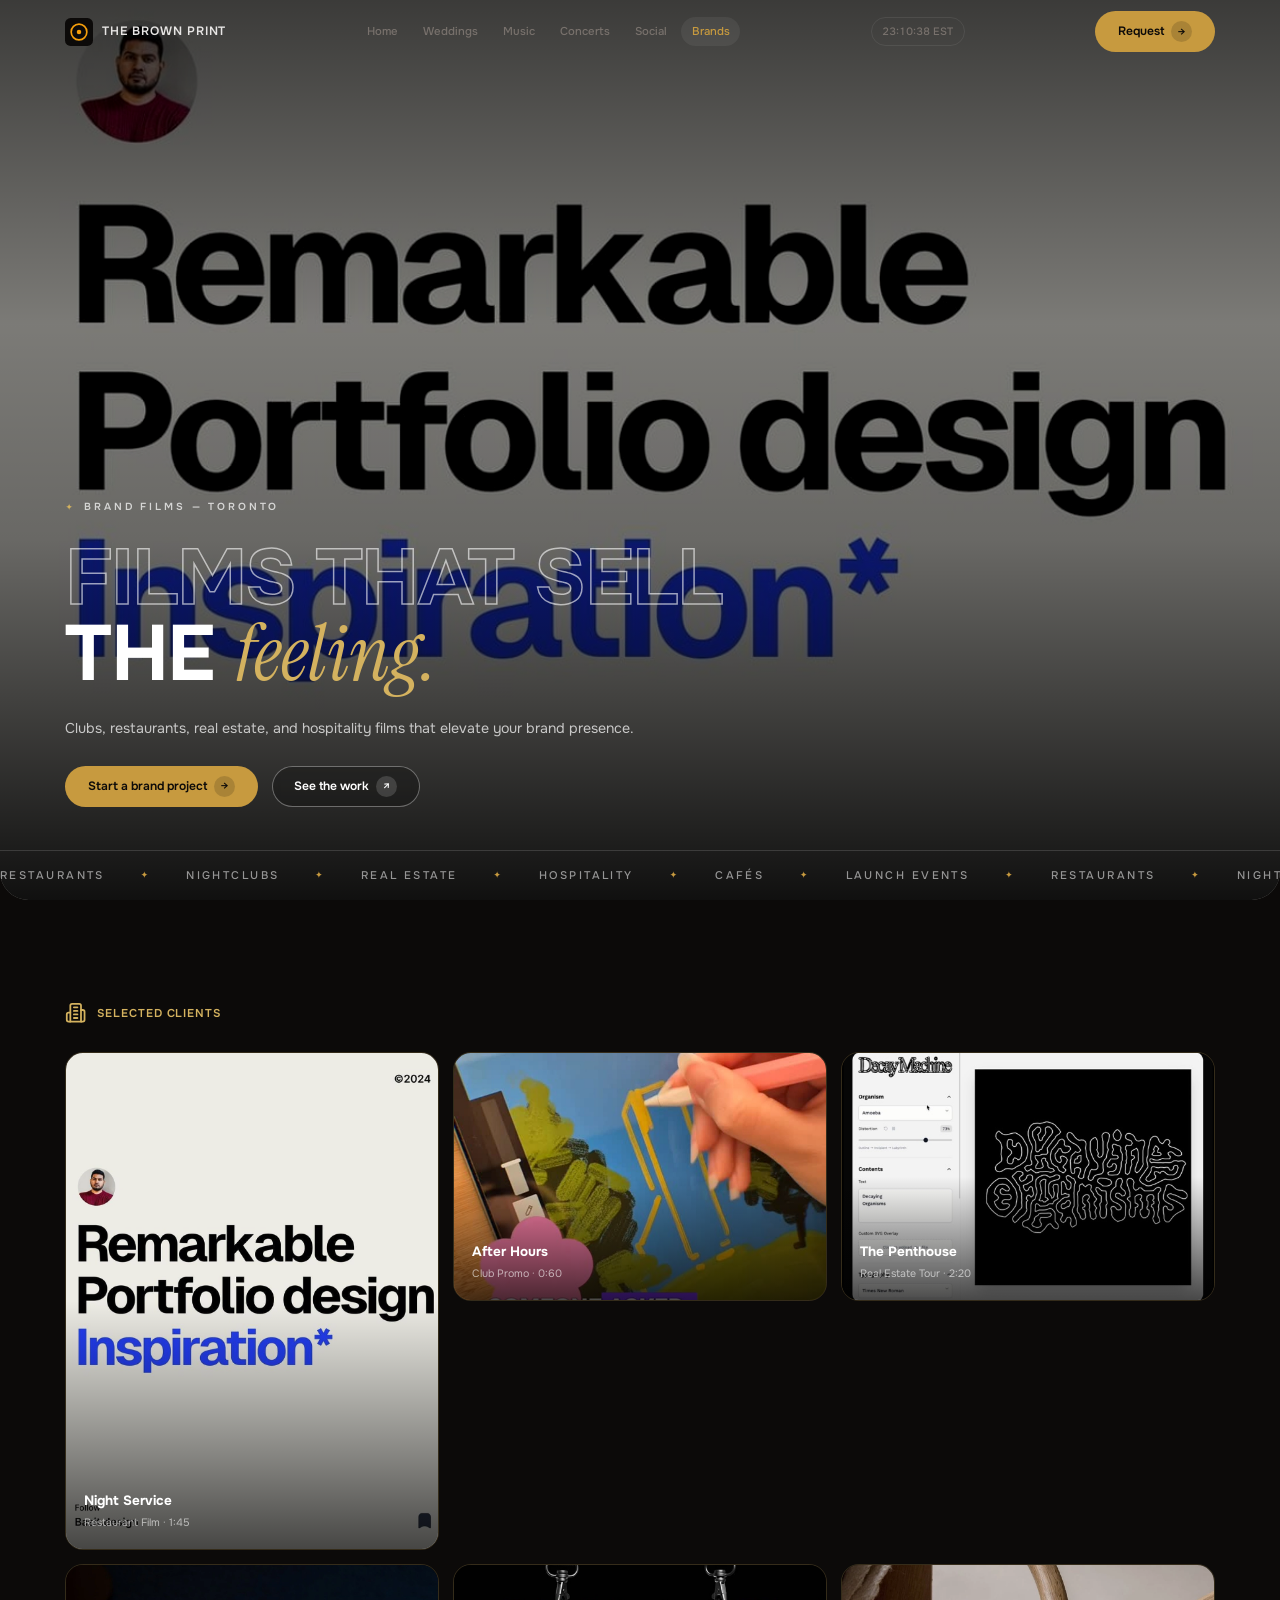
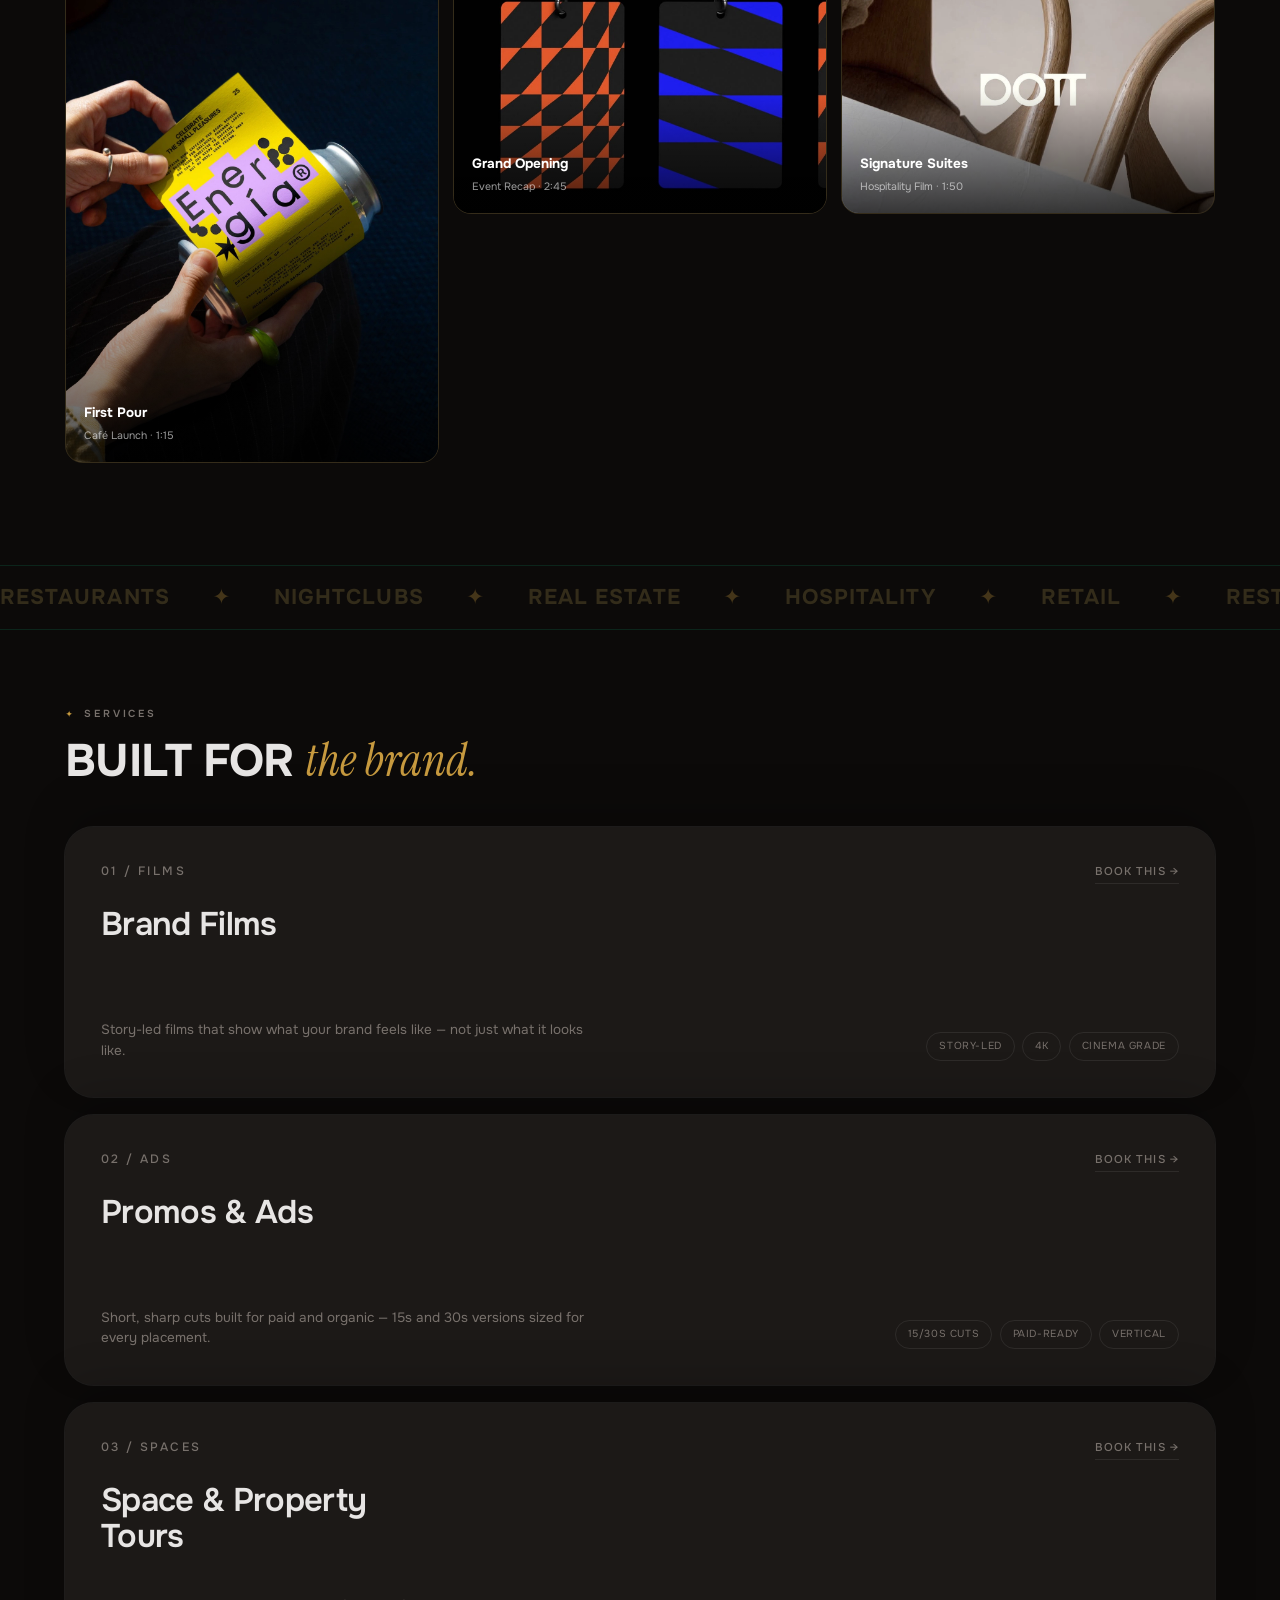
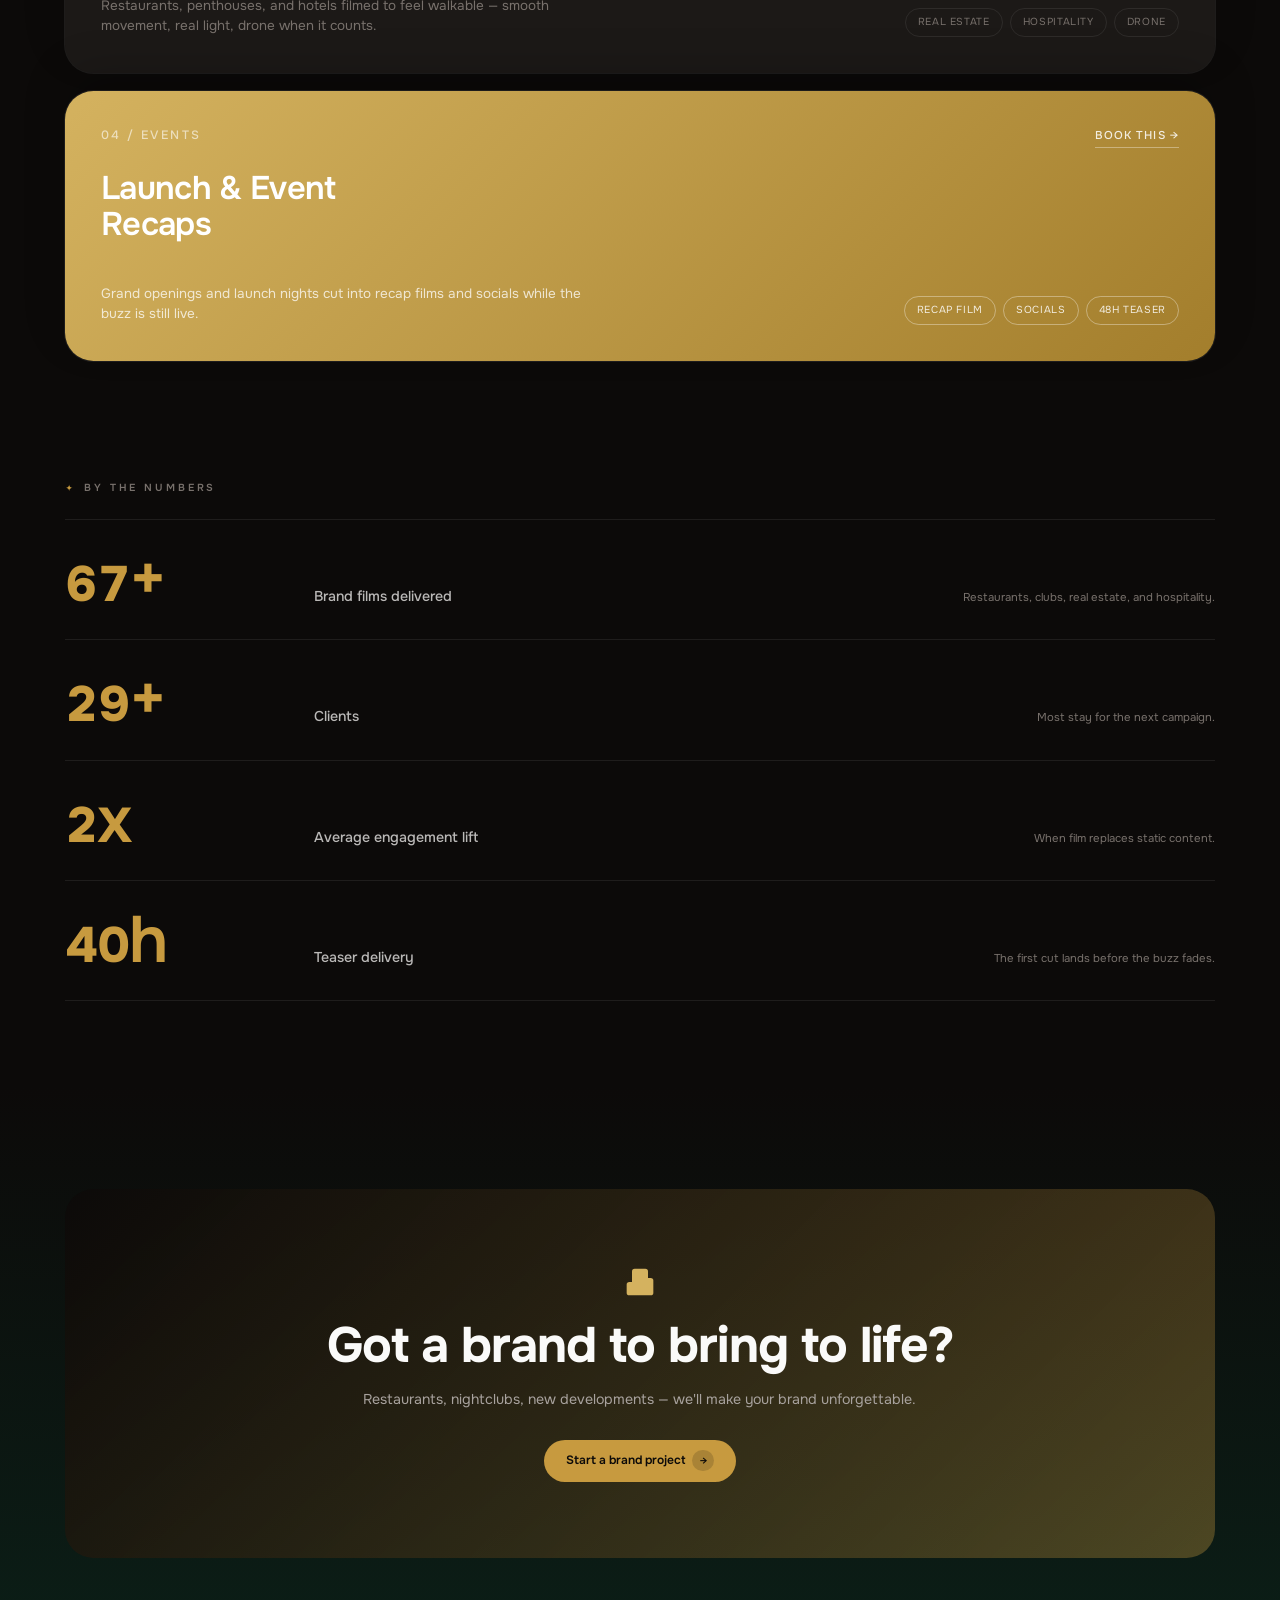
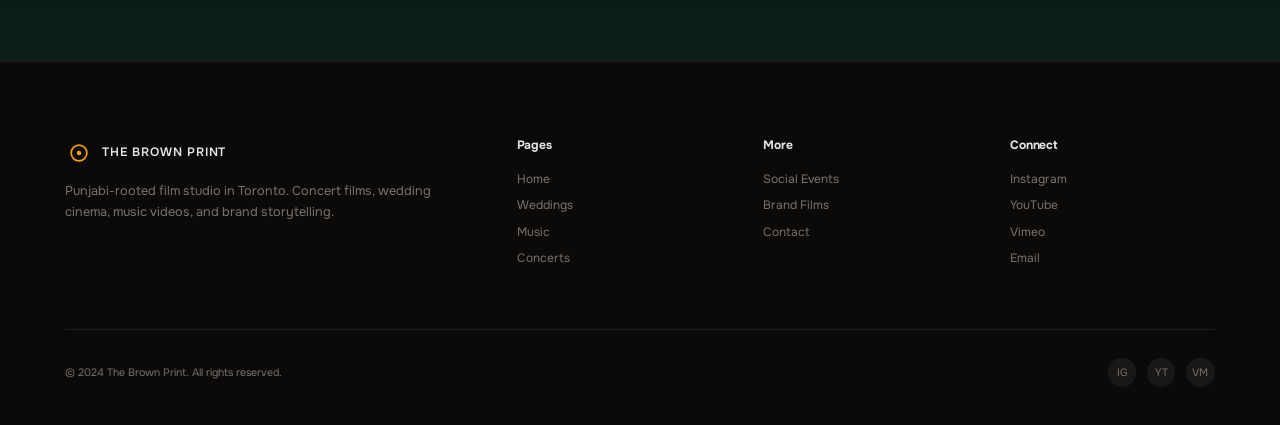
==== commit 31aa72d6: "Refactor pages with unified hero, services, and stats components Introduce reusable live sections (l" ====
--- a/brands.html
+++ b/brands.html
@@ -7,7 +7,7 @@
   <meta name="description" content="Clubs, restaurants, real estate, and hospitality films that elevate your brand.">
   <link rel="preconnect" href="https://fonts.googleapis.com">
   <link rel="preconnect" href="https://fonts.gstatic.com" crossorigin>
-  <link href="https://fonts.googleapis.com/css2?family=Onest:wght@400;500;600;700;800&display=swap" rel="stylesheet">
+  <link href="https://fonts.googleapis.com/css2?family=Onest:wght@400;500;600;700;800&family=Instrument+Serif:ital@0;1&display=swap" rel="stylesheet">
   <link rel="stylesheet" href="css/base.css">
   <link rel="stylesheet" href="css/components.css">
   <link rel="stylesheet" href="css/animations.css">
@@ -50,23 +50,30 @@
   </div>
 
   <!-- HERO -->
-  <section class="page-hero page-hero--brd">
-    <div class="shell" style="position:relative; z-index:1;">
-      <div style="display:flex;align-items:center;gap:1rem;justify-content:center;margin-bottom:1.5rem;">
-        <div style="width:3rem;height:1px;background:rgba(212,178,95,0.4);"></div>
-        <span class="hero__eyebrow brd-label hero-entrance" data-delay="200">Brands</span>
-        <div style="width:3rem;height:1px;background:rgba(212,178,95,0.4);"></div>
-      </div>
-      <h1 class="hero__h1 hero-entrance" data-delay="250" style="text-align:center;">Films that sell the <span class="accent">feeling</span></h1>
-      <p class="hero-entrance" data-delay="350" style="text-align:center;margin-top:1rem;font-size:1.05rem;">Clubs, restaurants, real estate, and hospitality films that elevate your brand presence.</p>
-      <div class="hero__ctas hero-entrance" data-delay="500" style="justify-content:center;margin-top:2rem;">
-        <button class="btn btn--accent" data-modal-open>Start a brand project <span class="btn__arrow">→</span></button>
+  <section class="lhero">
+    <div class="lhero__media"><img src="media/brands/brand-1.webp" alt="Moody restaurant interior during evening service" fetchpriority="high"></div>
+    <div class="lhero__vignette" aria-hidden="true"></div>
+    <div class="lhero__body shell">
+      <div class="hero-copy">
+        <p class="hero-copy__eyebrow hero-entrance" data-delay="200">Brand Films — Toronto</p>
+        <h1 class="hero-entrance" data-delay="250"><span class="outline-txt">Films that sell</span><br>the <span class="serif-accent">feeling.</span></h1>
+        <p class="hero-entrance" data-delay="400">Clubs, restaurants, real estate, and hospitality films that elevate your brand presence.</p>
+        <div class="hero-copy__ctas hero-entrance" data-delay="500">
+          <button class="btn btn--accent" data-modal-open>Start a brand project <span class="btn__arrow">→</span></button>
+          <a class="btn btn--hero-ghost" href="#work">See the work <span class="btn__arrow">↗</span></a>
+        </div>
+      </div>
+    </div>
+    <div class="lhero__tick hero-entrance" data-delay="600" aria-hidden="true">
+      <div class="lhero__tick-track">
+        <span>Restaurants <i class="sep">✦</i> Nightclubs <i class="sep">✦</i> Real Estate <i class="sep">✦</i> Hospitality <i class="sep">✦</i> Cafés <i class="sep">✦</i> Launch Events <i class="sep">✦</i></span>
+        <span>Restaurants <i class="sep">✦</i> Nightclubs <i class="sep">✦</i> Real Estate <i class="sep">✦</i> Hospitality <i class="sep">✦</i> Cafés <i class="sep">✦</i> Launch Events <i class="sep">✦</i></span>
       </div>
     </div>
   </section>
 
   <!-- CLIENTS -->
-  <section class="brd-section">
+  <section class="brd-section" id="work">
     <div class="shell">
       <div class="brd-section__header reveal">
         <svg class="brd-section__icon" viewBox="0 0 24 24" fill="none" stroke="currentColor" stroke-width="2" stroke-linecap="round"><path d="M6 22V4a2 2 0 0 1 2-2h8a2 2 0 0 1 2 2v18Z"/><path d="M6 12H4a2 2 0 0 0-2 2v6a2 2 0 0 0 2 2h2"/><path d="M18 9h2a2 2 0 0 1 2 2v9a2 2 0 0 1-2 2h-2"/><path d="M10 6h4"/><path d="M10 10h4"/><path d="M10 14h4"/><path d="M10 18h4"/></svg>
@@ -91,6 +98,77 @@
       <span class="marquee__item">Retail</span><span class="marquee__item marquee__sep">✦</span>
     </div>
   </div>
+
+  <!-- SERVICES -->
+  <section class="lsvc">
+    <div class="shell">
+      <div class="lsvc__head">
+        <p class="s-eyebrow reveal">Services</p>
+        <h2 class="reveal" style="transition-delay:100ms;">Built for <span class="serif-accent">the brand.</span></h2>
+      </div>
+      <div class="lsvc__stack">
+        <article class="lsvc__card">
+          <div class="lsvc__top"><span class="lsvc__no">01 / FILMS</span><button class="lsvc__cta" data-modal-open>Book this →</button></div>
+          <h3>Brand Films</h3>
+          <div class="lsvc__body">
+            <p class="lsvc__desc">Story-led films that show what your brand feels like — not just what it looks like.</p>
+            <div class="lsvc__tags"><span>Story-led</span><span>4K</span><span>Cinema grade</span></div>
+          </div>
+        </article>
+        <article class="lsvc__card">
+          <div class="lsvc__top"><span class="lsvc__no">02 / ADS</span><button class="lsvc__cta" data-modal-open>Book this →</button></div>
+          <h3>Promos &amp; Ads</h3>
+          <div class="lsvc__body">
+            <p class="lsvc__desc">Short, sharp cuts built for paid and organic — 15s and 30s versions sized for every placement.</p>
+            <div class="lsvc__tags"><span>15/30s cuts</span><span>Paid-ready</span><span>Vertical</span></div>
+          </div>
+        </article>
+        <article class="lsvc__card">
+          <div class="lsvc__top"><span class="lsvc__no">03 / SPACES</span><button class="lsvc__cta" data-modal-open>Book this →</button></div>
+          <h3>Space &amp; Property Tours</h3>
+          <div class="lsvc__body">
+            <p class="lsvc__desc">Restaurants, penthouses, and hotels filmed to feel walkable — smooth movement, real light, drone when it counts.</p>
+            <div class="lsvc__tags"><span>Real estate</span><span>Hospitality</span><span>Drone</span></div>
+          </div>
+        </article>
+        <article class="lsvc__card">
+          <div class="lsvc__top"><span class="lsvc__no">04 / EVENTS</span><button class="lsvc__cta" data-modal-open>Book this →</button></div>
+          <h3>Launch &amp; Event Recaps</h3>
+          <div class="lsvc__body">
+            <p class="lsvc__desc">Grand openings and launch nights cut into recap films and socials while the buzz is still live.</p>
+            <div class="lsvc__tags"><span>Recap film</span><span>Socials</span><span>48h teaser</span></div>
+          </div>
+        </article>
+      </div>
+    </div>
+  </section>
+
+  <!-- STATS -->
+  <section class="lstats">
+    <div class="shell">
+      <p class="s-eyebrow reveal">By the numbers</p>
+      <div class="lstat-row reveal">
+        <div class="n"><span class="stat__number" data-target="80">0</span><em>+</em></div>
+        <p class="lb">Brand films delivered</p>
+        <p class="ds">Restaurants, clubs, real estate, and hospitality.</p>
+      </div>
+      <div class="lstat-row reveal">
+        <div class="n"><span class="stat__number" data-target="35">0</span><em>+</em></div>
+        <p class="lb">Clients</p>
+        <p class="ds">Most stay for the next campaign.</p>
+      </div>
+      <div class="lstat-row reveal">
+        <div class="n"><span class="stat__number" data-target="3">0</span><em>x</em></div>
+        <p class="lb">Average engagement lift</p>
+        <p class="ds">When film replaces static content.</p>
+      </div>
+      <div class="lstat-row reveal">
+        <div class="n"><span class="stat__number" data-target="48">0</span><em>h</em></div>
+        <p class="lb">Teaser delivery</p>
+        <p class="ds">The first cut lands before the buzz fades.</p>
+      </div>
+    </div>
+  </section>
 
   <!-- CTA -->
   <section class="cta-section brd-cta">
--- a/css/components.css
+++ b/css/components.css
@@ -1074,3 +1074,153 @@
 
 .vp-caption h3 { font-size: 1.1rem; font-weight: 600; }
 .vp-caption p { font-size: 0.85rem; color: rgba(255,255,255,0.5); margin-top: 0.25rem; }
+
+/* ============================================================
+   LIVE SECTIONS — concert-style hero, hero ticker, sticky
+   services stack, stats ledger. Shared by wedding / music /
+   social / brands. Colors derive from each page's theme tokens.
+   ============================================================ */
+.serif-accent { font-family: 'Instrument Serif', Georgia, serif; font-style: italic; font-weight: 400; text-transform: none; letter-spacing: 0; }
+
+/* --- Hero --- */
+.lhero {
+  position: relative;
+  isolation: isolate;
+  overflow: hidden;
+  display: flex;
+  flex-direction: column;
+  min-height: 100svh;
+  background: #0c0a09;
+  border-radius: 0 0 var(--radius-card) var(--radius-card);
+}
+.lhero__media { position: absolute; inset: 0; z-index: 0; }
+.lhero__media img { width: 100%; height: 100%; object-fit: cover; filter: brightness(0.55) contrast(1.06); }
+.lhero__vignette {
+  position: absolute; inset: 0; z-index: 1; pointer-events: none;
+  background: linear-gradient(to bottom, rgba(0,0,0,0.55), rgba(0,0,0,0.06) 36%, rgba(0,0,0,0.2) 60%, rgba(0,0,0,0.88));
+}
+.lhero__body {
+  position: relative; z-index: 2; flex: 1;
+  display: flex; flex-direction: column; justify-content: flex-end;
+  padding-top: 7rem;
+}
+.hero-copy { display: flex; flex-direction: column; gap: 1.75rem; padding-bottom: 3rem; }
+.hero-copy__eyebrow {
+  display: inline-flex; align-items: center; gap: 0.6rem;
+  font-size: 0.72rem; font-weight: 600; letter-spacing: 0.28em; text-transform: uppercase;
+  color: rgba(255,255,255,0.6);
+}
+.hero-copy__eyebrow::before { content: "✦"; color: var(--accent-from); font-size: 0.85em; }
+.hero-copy h1 {
+  font-size: clamp(2.75rem, 5vw + 1rem, 6rem);
+  font-weight: 700; line-height: 0.96; letter-spacing: -0.02em;
+  text-transform: uppercase; color: #fff;
+}
+.hero-copy h1 .serif-accent { color: var(--accent-from); }
+.hero-copy .outline-txt { color: transparent; -webkit-text-stroke: 1.5px rgba(255,255,255,0.6); }
+.hero-copy > p { max-width: 44rem; color: rgba(255,255,255,0.72); }
+.hero-copy__ctas { display: flex; flex-wrap: wrap; align-items: center; gap: 0.75rem 1rem; }
+.btn--hero-ghost {
+  border: 1px solid rgba(255,255,255,0.35);
+  background: rgba(0,0,0,0.25);
+  backdrop-filter: blur(4px);
+  -webkit-backdrop-filter: blur(4px);
+  color: #fff;
+}
+.btn--hero-ghost:hover { border-color: #fff; }
+.btn--hero-ghost .btn__arrow { background: rgba(255,255,255,0.15); }
+
+/* --- Hero ticker --- */
+.lhero__tick {
+  position: relative; z-index: 2; overflow: hidden; white-space: nowrap;
+  border-top: 1px solid rgba(255,255,255,0.14);
+  padding: 1.1rem 0;
+  font-size: 0.78rem; font-weight: 500; letter-spacing: 0.22em; text-transform: uppercase;
+  color: rgba(255,255,255,0.55);
+}
+.lhero__tick-track { display: flex; width: max-content; animation: marqueeScroll 42s linear infinite; }
+.lhero__tick-track > span { display: inline-flex; align-items: center; gap: 2.5rem; padding-right: 2.5rem; }
+.lhero__tick .sep { color: var(--accent); font-size: 0.65rem; font-style: normal; }
+
+/* --- Section eyebrow --- */
+.s-eyebrow {
+  display: inline-flex; align-items: center; gap: 0.6rem;
+  font-size: 0.72rem; font-weight: 600; letter-spacing: 0.28em; text-transform: uppercase;
+  color: var(--muted);
+}
+.s-eyebrow::before { content: "✦"; color: var(--accent); font-size: 0.85em; }
+
+/* --- Services (sticky stack) --- */
+.lsvc { padding: 5rem 0 6rem; }
+.lsvc__head { margin-bottom: 3rem; }
+.lsvc__head h2 {
+  margin-top: 1rem;
+  font-size: clamp(2.25rem, 3vw + 0.5rem, 3.75rem);
+  font-weight: 700; line-height: 1; letter-spacing: -0.02em; text-transform: uppercase;
+}
+.lsvc__head h2 .serif-accent { color: var(--accent); }
+.lsvc__stack { display: flex; flex-direction: column; gap: 1.25rem; }
+.lsvc__card {
+  position: sticky;
+  display: flex; flex-direction: column; gap: 1.5rem;
+  min-height: 19rem;
+  border-radius: var(--radius-card);
+  background: var(--surface);
+  box-shadow: 0 0 0 1px var(--line), 0 -1.5rem 3rem rgba(0,0,0,0.18);
+  padding: 1.75rem;
+}
+@media (min-width: 640px) { .lsvc__card { padding: 2.5rem; } }
+[data-theme="wedding"] .lsvc__card,
+[data-theme="social"] .lsvc__card { box-shadow: 0 0 0 1px var(--line), 0 -1rem 2.5rem rgba(0,0,0,0.08); }
+.lsvc__card:nth-child(1) { top: 5.5rem; }
+.lsvc__card:nth-child(2) { top: 6.75rem; }
+.lsvc__card:nth-child(3) { top: 8rem; }
+.lsvc__card:nth-child(4) {
+  top: 9.25rem;
+  background: linear-gradient(135deg, var(--accent-from), var(--accent-to));
+  color: #fff;
+}
+.lsvc__top { display: flex; align-items: flex-start; justify-content: space-between; gap: 1rem; }
+.lsvc__no { font-size: 0.85rem; font-weight: 500; letter-spacing: 0.2em; color: var(--muted); }
+.lsvc__card:nth-child(4) .lsvc__no { color: rgba(255,255,255,0.6); }
+.lsvc__cta {
+  display: inline-flex; align-items: center; gap: 0.5rem;
+  font-size: 0.8rem; font-weight: 500; text-transform: uppercase; letter-spacing: 0.1em;
+  color: var(--muted);
+  border-bottom: 1px solid var(--line);
+  padding-bottom: 0.2rem;
+  transition: color 0.3s, border-color 0.3s;
+}
+.lsvc__cta:hover { color: var(--accent); border-color: var(--accent); }
+.lsvc__card:nth-child(4) .lsvc__cta { color: rgba(255,255,255,0.85); border-color: rgba(255,255,255,0.35); }
+.lsvc__card:nth-child(4) .lsvc__cta:hover { color: #fff; border-color: #fff; }
+.lsvc__card h3 { font-size: clamp(1.5rem, 2vw + 0.5rem, 2.75rem); font-weight: 600; letter-spacing: -0.02em; max-width: 16ch; }
+.lsvc__body { margin-top: auto; display: flex; flex-wrap: wrap; align-items: flex-end; justify-content: space-between; gap: 1rem; }
+.lsvc__desc { max-width: 34rem; font-size: 0.95rem; line-height: 1.55; color: var(--muted); }
+.lsvc__card:nth-child(4) .lsvc__desc { color: rgba(255,255,255,0.75); }
+.lsvc__tags { display: flex; flex-wrap: wrap; gap: 0.5rem; }
+.lsvc__tags span {
+  border: 1px solid var(--line); border-radius: var(--radius-pill);
+  padding: 0.4rem 0.85rem;
+  font-size: 0.72rem; letter-spacing: 0.06em; text-transform: uppercase;
+  color: var(--muted);
+}
+.lsvc__card:nth-child(4) .lsvc__tags span { border-color: rgba(255,255,255,0.35); color: rgba(255,255,255,0.85); }
+
+/* --- Stats ledger --- */
+.lstats { padding: 2rem 0 6rem; }
+.lstats .s-eyebrow { margin-bottom: 1.5rem; }
+.lstat-row { display: flex; align-items: baseline; gap: 1.5rem; border-top: 1px solid var(--line); padding: 1.9rem 0; }
+.lstat-row:last-of-type { border-bottom: 1px solid var(--line); }
+.lstat-row .n {
+  min-width: 11rem;
+  font-size: clamp(3.25rem, 4vw + 1rem, 5.5rem);
+  font-weight: 600; letter-spacing: -0.03em; line-height: 1;
+  font-variant-numeric: tabular-nums;
+  color: var(--fg);
+}
+@media (min-width: 640px) { .lstat-row .n { min-width: 16rem; } }
+.lstat-row .n em { font-style: normal; color: var(--accent); }
+.lstat-row .lb { flex: 1; font-size: 1rem; font-weight: 500; color: var(--fg); opacity: 0.8; }
+.lstat-row .ds { display: none; max-width: 18rem; text-align: right; font-size: 0.8rem; color: var(--muted); }
+@media (min-width: 768px) { .lstat-row .ds { display: block; } }
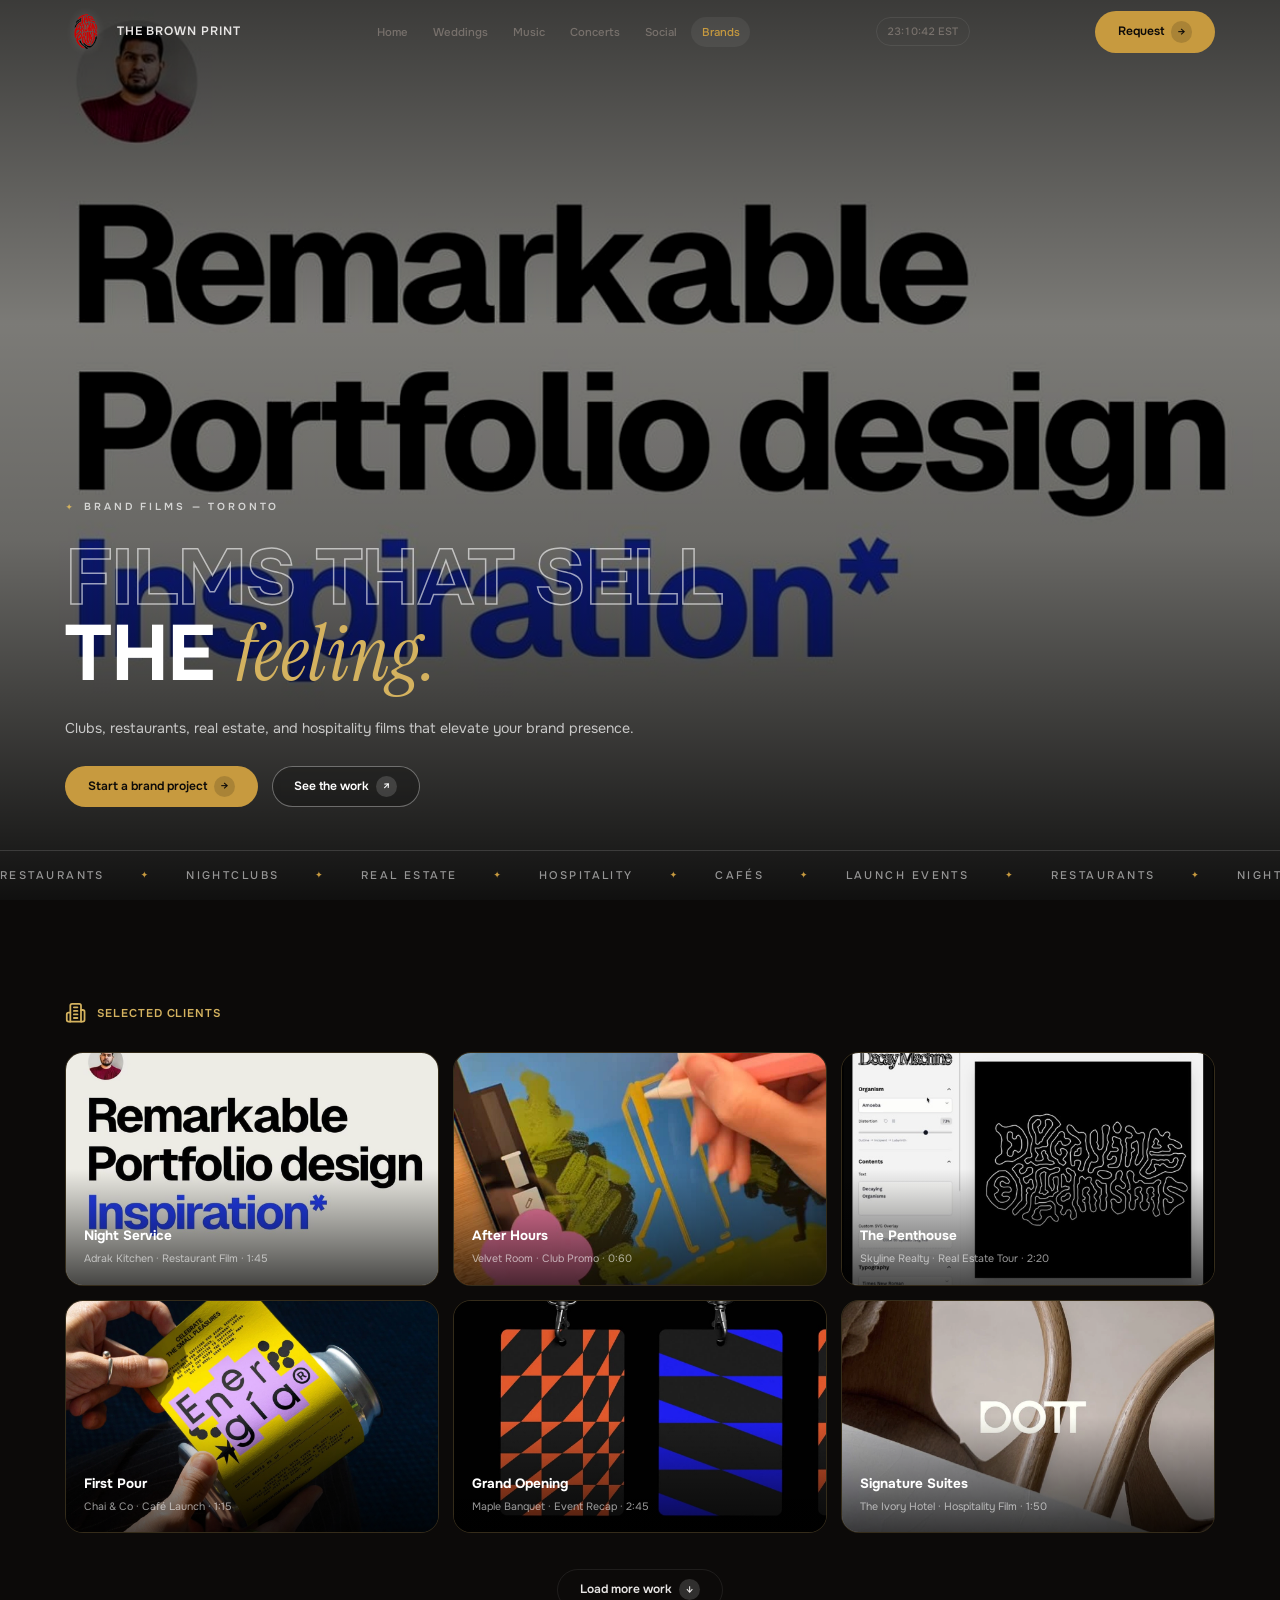
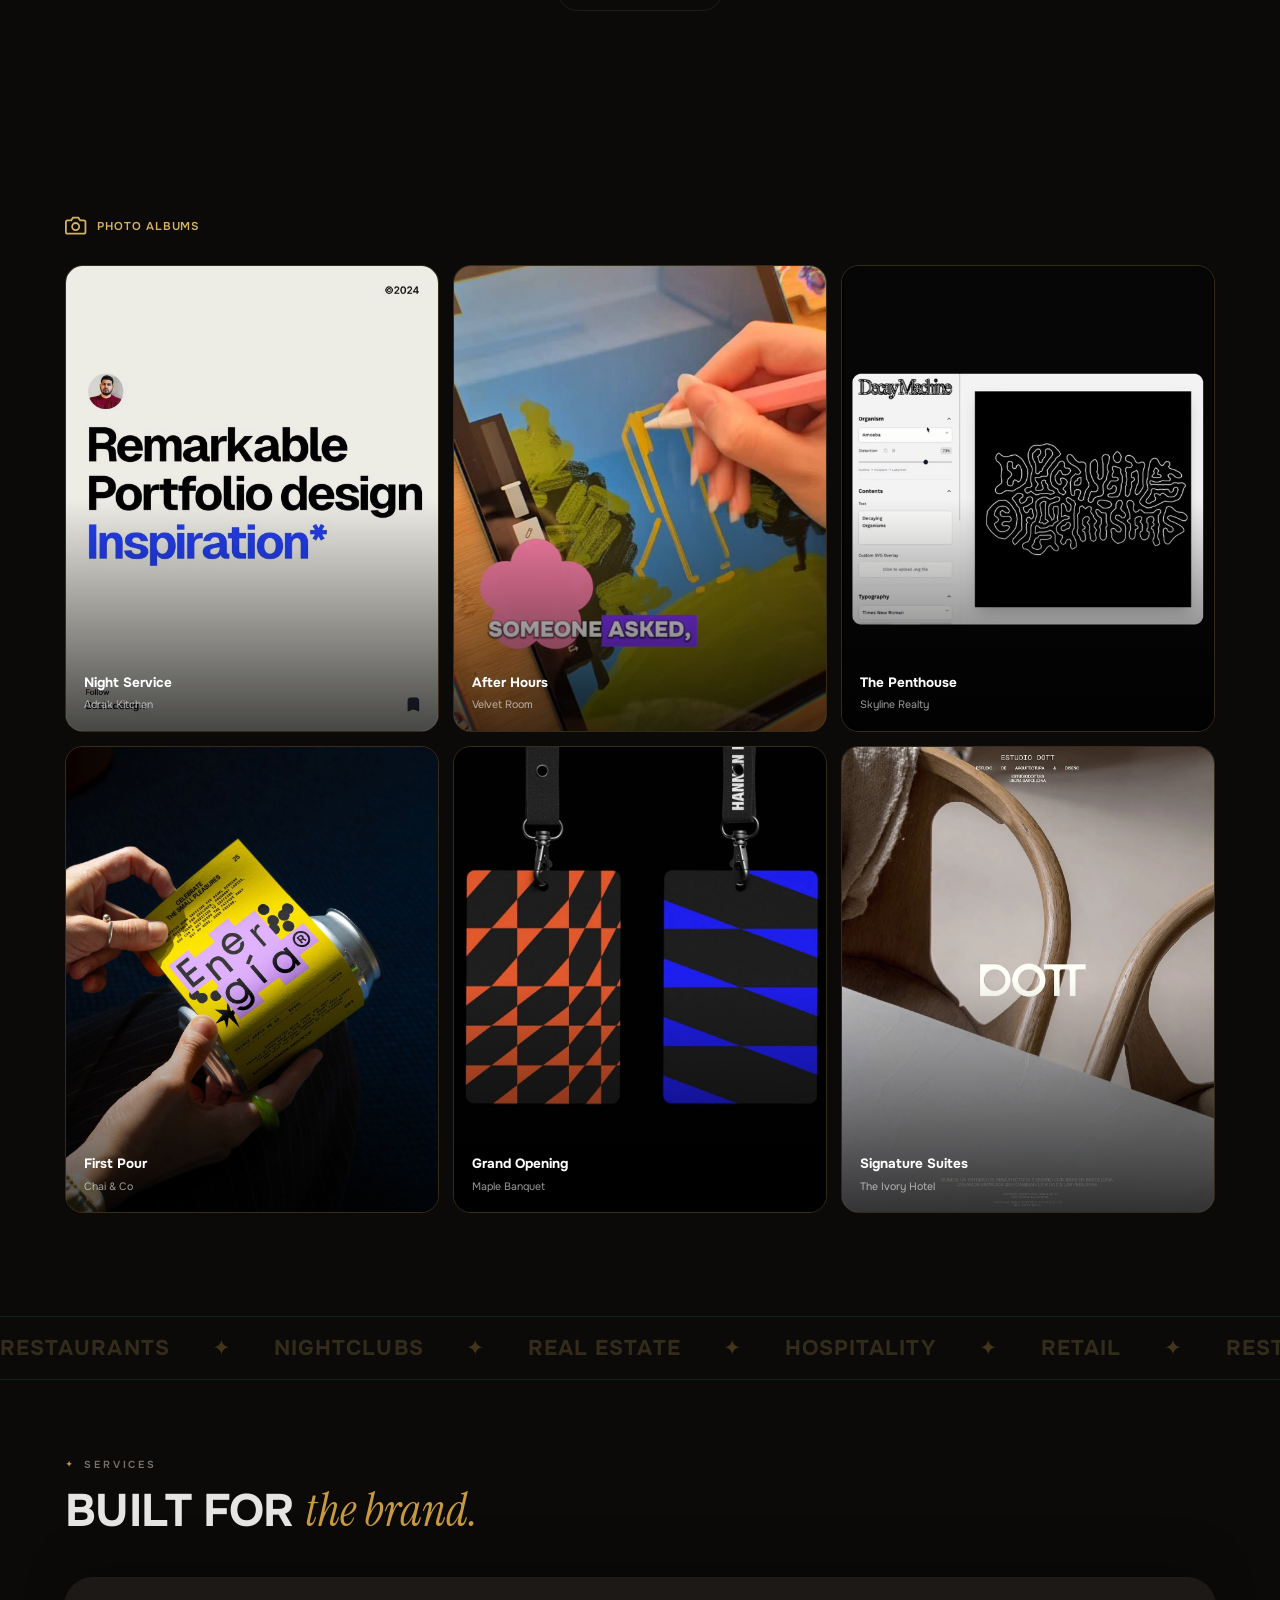
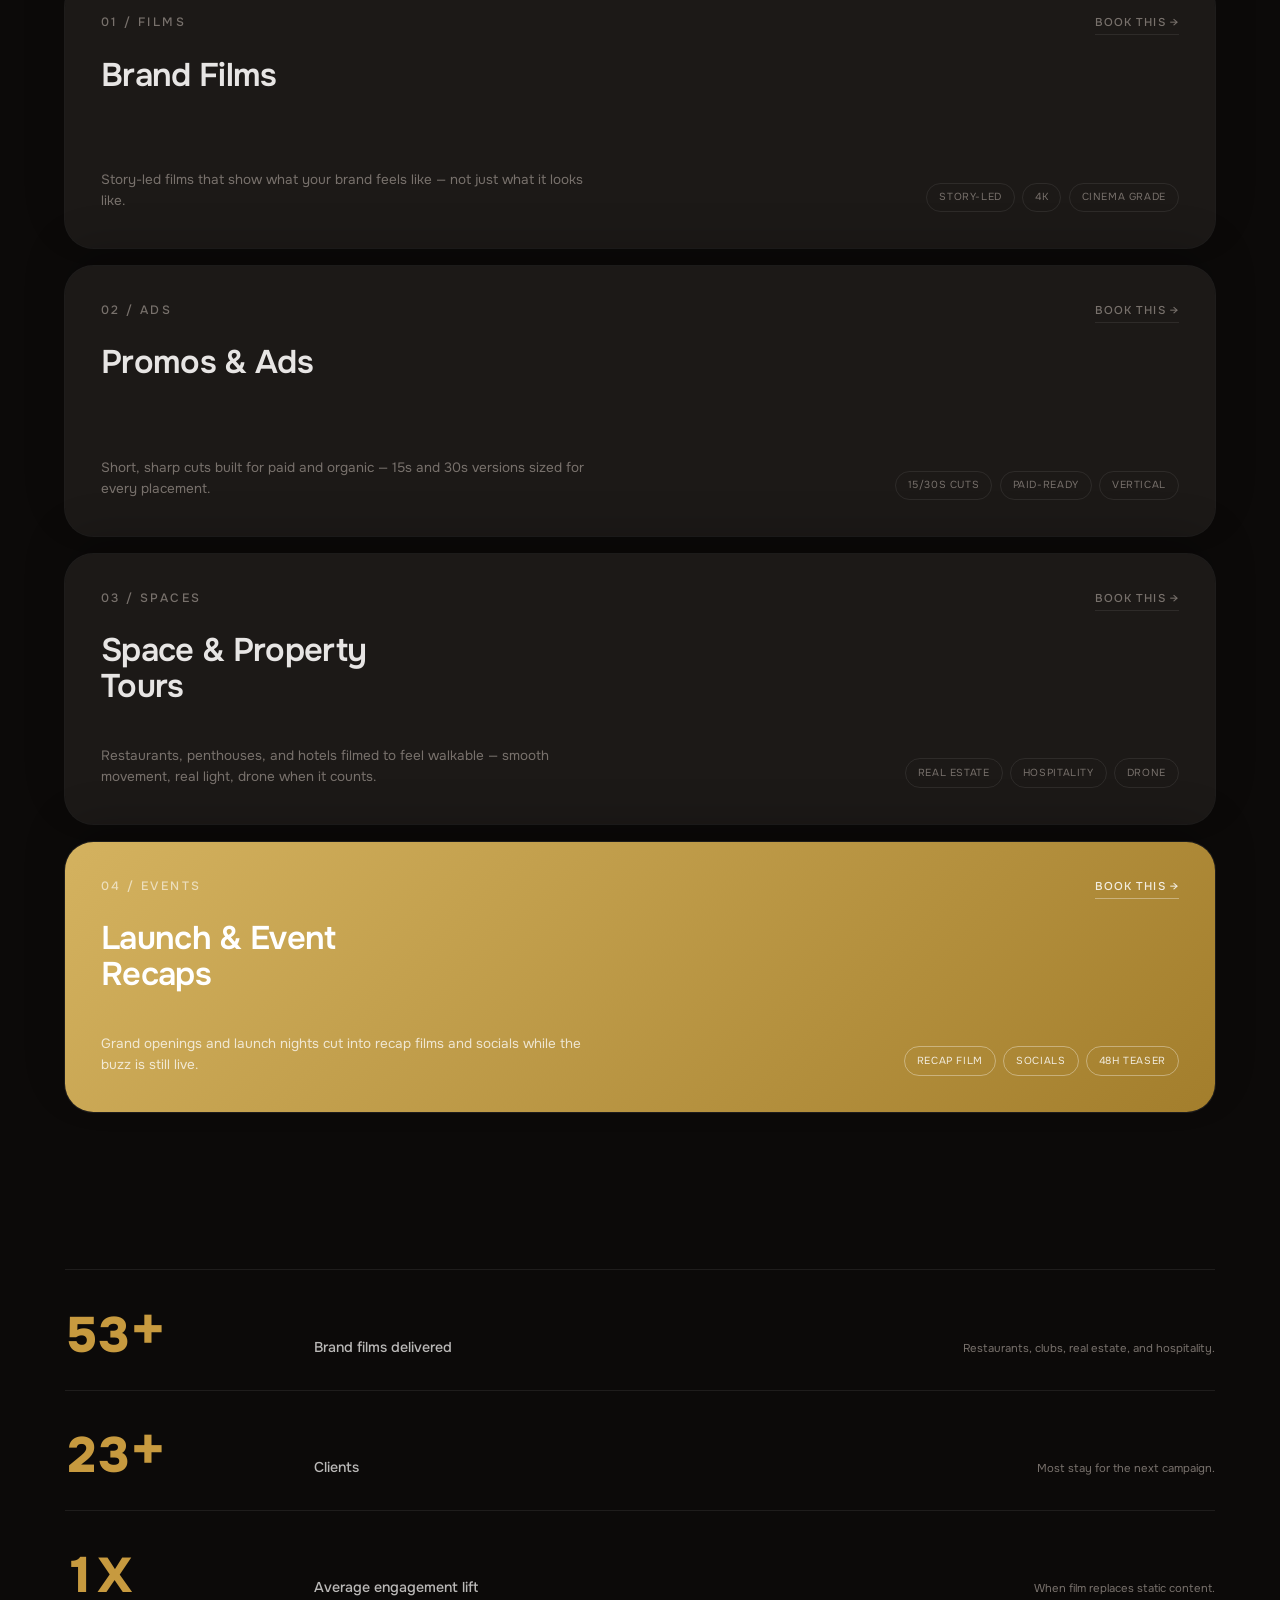
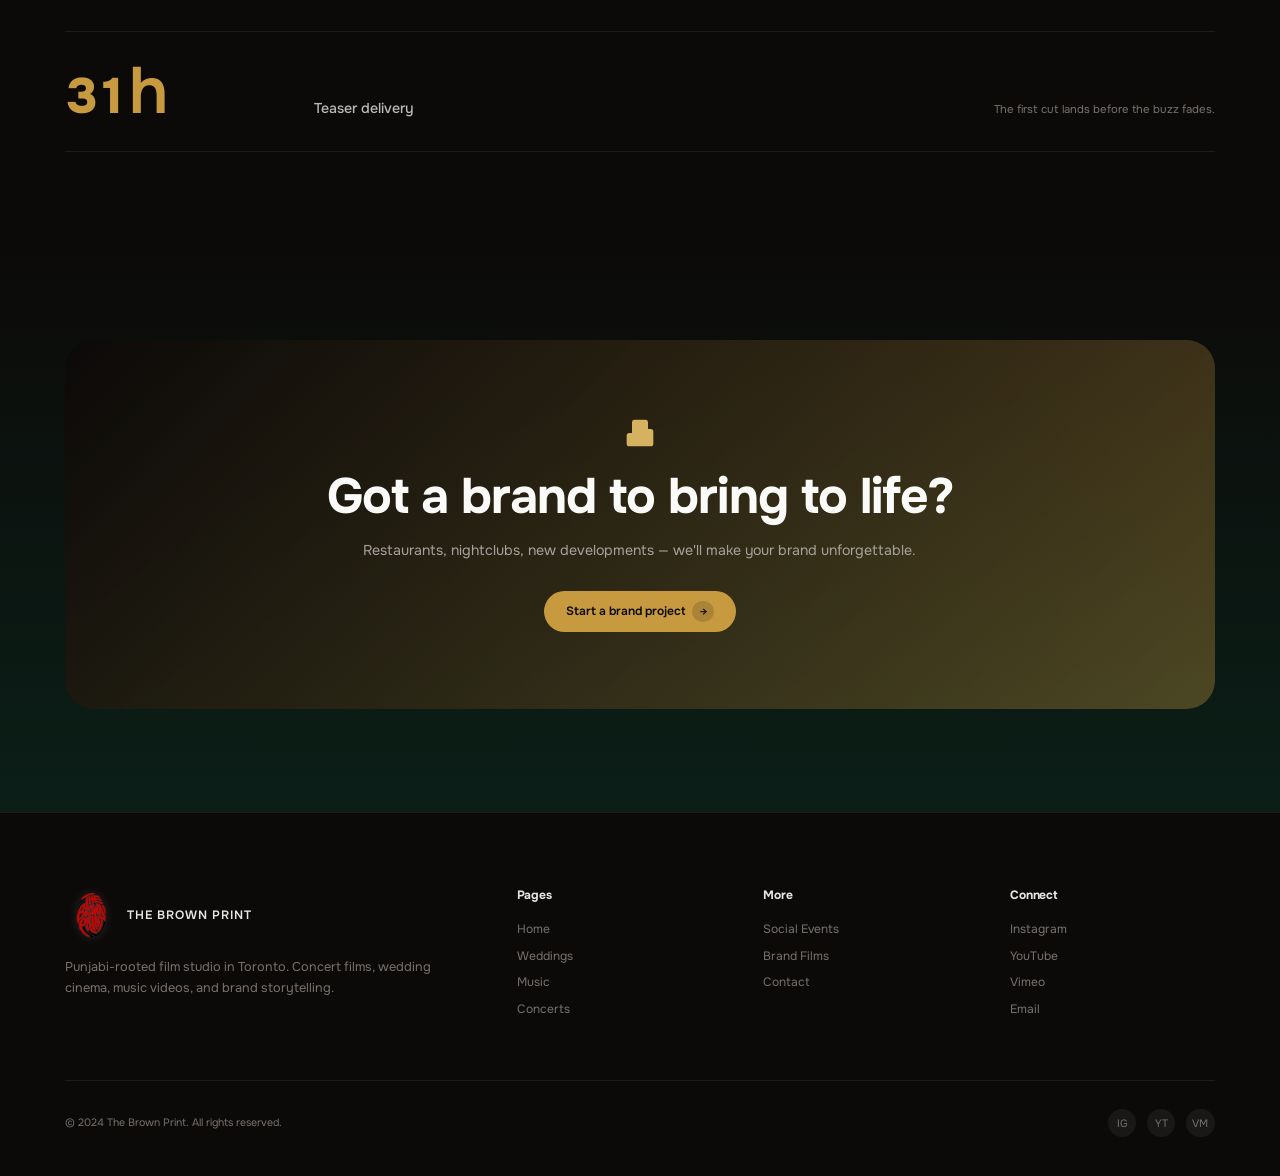
==== commit 26da991f: "Add photo albums, logo, load-more grids & player Introduce site-wide photo album lightbox and unifor" ====
--- a/brands.html
+++ b/brands.html
@@ -21,7 +21,7 @@
   <header class="header">
     <div class="shell header__inner">
       <a href="index.html" class="header__logo">
-        <svg width="28" height="28" viewBox="0 0 100 100" fill="none"><rect width="100" height="100" rx="20" fill="#0c0a09"/><circle cx="50" cy="50" r="28" stroke="#f59e0b" stroke-width="6" fill="none"/><circle cx="50" cy="50" r="8" fill="#f59e0b"/></svg>
+        <img src="media/tbp-logo.png" alt="The Brown Print logo" class="logo-img">
         <span class="header__logo-text">The Brown Print</span>
       </a>
       <nav class="header__nav">
@@ -79,7 +79,19 @@
         <svg class="brd-section__icon" viewBox="0 0 24 24" fill="none" stroke="currentColor" stroke-width="2" stroke-linecap="round"><path d="M6 22V4a2 2 0 0 1 2-2h8a2 2 0 0 1 2 2v18Z"/><path d="M6 12H4a2 2 0 0 0-2 2v6a2 2 0 0 0 2 2h2"/><path d="M18 9h2a2 2 0 0 1 2 2v9a2 2 0 0 1-2 2h-2"/><path d="M10 6h4"/><path d="M10 10h4"/><path d="M10 14h4"/><path d="M10 18h4"/></svg>
         <span class="brd-section__label">Selected Clients</span>
       </div>
-      <div id="brandsGrid" class="work-grid reveal-stagger"></div>
+      <div id="brandsGrid" class="work-grid work-grid--uniform reveal-stagger"></div>
+      <div class="grid-loadmore"><button class="btn btn--outline" id="brandsMore">Load more work <span class="btn__arrow">↓</span></button></div>
+    </div>
+  </section>
+
+  <!-- PHOTO ALBUMS -->
+  <section class="brd-section">
+    <div class="shell">
+      <div class="brd-section__header reveal">
+        <svg class="brd-section__icon" viewBox="0 0 24 24" fill="none" stroke="currentColor" stroke-width="2" stroke-linecap="round"><path d="M23 19a2 2 0 0 1-2 2H3a2 2 0 0 1-2-2V8a2 2 0 0 1 2-2h4l2-3h6l2 3h4a2 2 0 0 1 2 2z"/><circle cx="12" cy="13" r="4"/></svg>
+        <span class="brd-section__label">Photo Albums</span>
+      </div>
+      <div id="brandsPhotos" class="work-grid work-grid--photos reveal-stagger"></div>
     </div>
   </section>
 
@@ -187,7 +199,7 @@
     <div class="shell">
       <div class="footer__top">
         <div class="footer__brand">
-          <a href="index.html" class="header__logo"><svg width="28" height="28" viewBox="0 0 100 100" fill="none"><rect width="100" height="100" rx="20" fill="#0c0a09"/><circle cx="50" cy="50" r="28" stroke="#f59e0b" stroke-width="6" fill="none"/><circle cx="50" cy="50" r="8" fill="#f59e0b"/></svg><span class="header__logo-text">The Brown Print</span></a>
+          <a href="index.html" class="header__logo"><img src="media/tbp-logo.png" alt="The Brown Print logo" class="logo-img"><span class="header__logo-text">The Brown Print</span></a>
           <p>Punjabi-rooted film studio in Toronto. Concert films, wedding cinema, music videos, and brand storytelling.</p>
         </div>
         <div class="footer__col"><h4>Pages</h4><a href="index.html">Home</a><a href="wedding.html">Weddings</a><a href="music.html">Music</a><a href="concerts.html">Concerts</a></div>
@@ -221,6 +233,7 @@
   <script src="js/nav.js"></script>
   <script src="js/reveals.js"></script>
   <script src="js/player.js"></script>
+  <script src="js/album.js"></script>
   <script src="js/modal.js"></script>
   <script src="js/cards.js"></script>
   <script>
@@ -234,26 +247,71 @@
       TBPCards.init();
       TBPModal.init();
 
+      // === CLIENT WORK — uniform cards, Load more, browsable player (wedding-style) ===
+      const fadeInImgs = (scope) => {
+        scope.querySelectorAll('img').forEach(img => {
+          if (img.complete && img.naturalWidth > 0) { img.classList.add('loaded'); return; }
+          img.addEventListener('load', () => img.classList.add('loaded'), { once: true });
+          img.addEventListener('error', () => img.classList.add('loaded'), { once: true });
+        });
+      };
+      const INITIAL_VISIBLE = 6;
       const grid = document.getElementById('brandsGrid');
+      const gridMore = document.getElementById('brandsMore');
+      let shown = 0;
+
+      function renderMore() {
+        const items = CONTENT.brands.slice(shown, shown + INITIAL_VISIBLE);
+        grid.insertAdjacentHTML('beforeend', items.map((item, k) => `
+          <div class="work-card" data-video-index="${shown + k}">
+            <img src="${item.poster}" alt="${item.title}" loading="lazy">
+            <div class="work-card__shade"></div>
+            <div class="work-card__info">
+              <div class="work-card__title">${item.title}</div>
+              <div class="work-card__sub">${item.client} · ${item.sub}</div>
+            </div>
+            <div class="work-card__play">▶</div>
+          </div>
+        `).join(''));
+        shown += items.length;
+        grid.querySelectorAll('.work-card[data-video-index]:not([data-bound])').forEach(card => {
+          card.dataset.bound = '1';
+          card.addEventListener('click', () => {
+            const idx = parseInt(card.dataset.videoIndex);
+            const item = CONTENT.brands[idx];
+            if (item && item.videoSrc) VideoPlayer.open(item, CONTENT.brands, idx);
+          });
+        });
+        fadeInImgs(grid);
+        if (gridMore && shown >= CONTENT.brands.length) gridMore.parentElement.style.display = 'none';
+      }
       if (grid && CONTENT.brands) {
-        grid.innerHTML = CONTENT.brands.map(item => `
-          <div class="work-card ${item.tall ? 'tall' : ''}" data-video-src="${item.videoSrc}">
-            <img src="${item.poster}" alt="${item.title}" loading="lazy">
+        renderMore();
+        if (gridMore) gridMore.addEventListener('click', renderMore);
+      }
+
+      // === PHOTO ALBUMS — each card opens its own album (wedding-style) ===
+      const photosGrid = document.getElementById('brandsPhotos');
+      if (photosGrid && CONTENT.brandsPhotos) {
+        photosGrid.innerHTML = CONTENT.brandsPhotos.map((item, i) => `
+          <div class="work-card" data-album-index="${i}">
+            <img src="${item.src}" alt="${item.title}" loading="lazy">
             <div class="work-card__shade"></div>
             <div class="work-card__info">
               <div class="work-card__title">${item.title}</div>
               <div class="work-card__sub">${item.sub}</div>
             </div>
-            <div class="work-card__play">▶</div>
           </div>
         `).join('');
-        grid.querySelectorAll('.work-card[data-video-src]').forEach(card => {
-          card.addEventListener('click', (e) => {
-            if (e.target.closest('.work-card-video')) return;
-            const item = CONTENT.brands.find(v => v.videoSrc === card.dataset.videoSrc);
-            if (item) VideoPlayer.open(item);
+        photosGrid.querySelectorAll('.work-card[data-album-index]').forEach(card => {
+          card.addEventListener('click', () => {
+            const it = CONTENT.brandsPhotos[parseInt(card.dataset.albumIndex)];
+            if (!it) return;
+            const photos = (it.album && it.album.length) ? it.album : [{ src: it.src, caption: it.sub }];
+            PhotoAlbum.open(photos.map(p => ({ src: p.src, title: it.title, sub: p.caption || it.sub })));
           });
         });
+        fadeInImgs(photosGrid);
       }
       TBPReveals.init();
     });
--- a/css/base.css
+++ b/css/base.css
@@ -79,11 +79,12 @@
 }
 
 /* --- Per-Theme Accent Overrides --- */
+/* Home accent matches the brand logo's red-orange */
 [data-theme="home"] {
-  --accent: #f59e0b;
-  --accent-from: #fbbf24;
-  --accent-to: #d97706;
-  --accent-glow: rgba(245,158,11,0.35);
+  --accent: #d7282f;
+  --accent-from: #ef4b52;
+  --accent-to: #a81e24;
+  --accent-glow: rgba(215,40,47,0.4);
 }
 
 [data-theme="wedding"] {
--- a/css/components.css
+++ b/css/components.css
@@ -67,21 +67,36 @@
   transform-origin: bottom;
 }
 
-.filmstrip-wipe.active .filmstrip-wipe__panel {
-  animation: panelWipe 0.6s cubic-bezier(0.22, 1, 0.36, 1) forwards;
-}
-
-.filmstrip-wipe.active .filmstrip-wipe__panel:nth-child(1) { animation-delay: 0s; }
-.filmstrip-wipe.active .filmstrip-wipe__panel:nth-child(2) { animation-delay: 0.06s; }
-.filmstrip-wipe.active .filmstrip-wipe__panel:nth-child(3) { animation-delay: 0.12s; }
-.filmstrip-wipe.active .filmstrip-wipe__panel:nth-child(4) { animation-delay: 0.18s; }
-.filmstrip-wipe.active .filmstrip-wipe__panel:nth-child(5) { animation-delay: 0.24s; }
-
-@keyframes panelWipe {
-  0% { transform: scaleY(0); transform-origin: bottom; }
-  50% { transform: scaleY(1); transform-origin: bottom; }
-  50.001% { transform-origin: top; }
-  100% { transform: scaleY(0); transform-origin: top; }
+/* Leaving page: panels rise and STAY covering until the next page loads */
+.filmstrip-wipe.cover .filmstrip-wipe__panel {
+  animation: panelCover 0.5s cubic-bezier(0.22, 1, 0.36, 1) forwards;
+}
+
+.filmstrip-wipe.cover .filmstrip-wipe__panel:nth-child(1) { animation-delay: 0s; }
+.filmstrip-wipe.cover .filmstrip-wipe__panel:nth-child(2) { animation-delay: 0.05s; }
+.filmstrip-wipe.cover .filmstrip-wipe__panel:nth-child(3) { animation-delay: 0.1s; }
+.filmstrip-wipe.cover .filmstrip-wipe__panel:nth-child(4) { animation-delay: 0.15s; }
+.filmstrip-wipe.cover .filmstrip-wipe__panel:nth-child(5) { animation-delay: 0.2s; }
+
+/* Arriving page: panels start covering, then peel away to reveal it */
+.filmstrip-wipe.uncover .filmstrip-wipe__panel {
+  transform: scaleY(1);
+  transform-origin: top;
+  animation: panelUncover 0.55s cubic-bezier(0.22, 1, 0.36, 1) forwards;
+}
+
+.filmstrip-wipe.uncover .filmstrip-wipe__panel:nth-child(1) { animation-delay: 0.05s; }
+.filmstrip-wipe.uncover .filmstrip-wipe__panel:nth-child(2) { animation-delay: 0.1s; }
+.filmstrip-wipe.uncover .filmstrip-wipe__panel:nth-child(3) { animation-delay: 0.15s; }
+.filmstrip-wipe.uncover .filmstrip-wipe__panel:nth-child(4) { animation-delay: 0.2s; }
+.filmstrip-wipe.uncover .filmstrip-wipe__panel:nth-child(5) { animation-delay: 0.25s; }
+
+@keyframes panelCover {
+  to { transform: scaleY(1); }
+}
+
+@keyframes panelUncover {
+  to { transform: scaleY(0); }
 }
 
 /* ---------- HEADER / NAV ---------- */
@@ -963,7 +978,8 @@
 .vp-overlay.open { opacity: 1; visibility: visible; }
 
 .vp-shell {
-  width: min(90vw, 80rem);
+  /* same card width as the photo album lightbox */
+  width: min(90vw, 900px);
   position: relative;
 }
 
@@ -988,6 +1004,11 @@
 .vp-video {
   width: 100%;
   display: block;
+  height: auto;
+  aspect-ratio: 16/9;
+  max-height: 70vh;
+  object-fit: contain;
+  background: #000;
 }
 
 .vp-guard {
@@ -1091,7 +1112,8 @@
   flex-direction: column;
   min-height: 100svh;
   background: #0c0a09;
-  border-radius: 0 0 var(--radius-card) var(--radius-card);
+  /* square corners so the ticker line runs straight edge-to-edge */
+  border-radius: 0;
 }
 .lhero__media { position: absolute; inset: 0; z-index: 0; }
 .lhero__media img { width: 100%; height: 100%; object-fit: cover; filter: brightness(0.55) contrast(1.06); }
@@ -1224,3 +1246,184 @@
 .lstat-row .lb { flex: 1; font-size: 1rem; font-weight: 500; color: var(--fg); opacity: 0.8; }
 .lstat-row .ds { display: none; max-width: 18rem; text-align: right; font-size: 0.8rem; color: var(--muted); }
 @media (min-width: 768px) { .lstat-row .ds { display: block; } }
+
+/* ---------- VIDEO PLAYER — playlist browse arrows ---------- */
+.vp-nav {
+  position: absolute;
+  top: 50%;
+  transform: translateY(-50%);
+  z-index: 20;
+  width: 3rem;
+  height: 3rem;
+  border-radius: 50%;
+  border: none;
+  background: rgba(255,255,255,0.12);
+  color: #fff;
+  font-size: 1.5rem;
+  cursor: pointer;
+  display: none;
+  align-items: center;
+  justify-content: center;
+  transition: background 0.2s;
+}
+.vp-overlay.vp-has-nav .vp-nav { display: flex; }
+.vp-nav:hover { background: rgba(255,255,255,0.3); }
+.vp-nav--prev { left: 1rem; }
+.vp-nav--next { right: 1rem; }
+
+/* ---------- UNIFORM WORK GRID + LOAD MORE (wedding-style cards) ---------- */
+.work-grid--uniform .work-card { aspect-ratio: 16/10; }
+
+.grid-loadmore {
+  display: flex;
+  justify-content: center;
+  margin-top: 2.5rem;
+}
+
+/* ---------- BRAND LOGO IMAGE ---------- */
+.logo-img {
+  width: 3rem;
+  height: 3rem;
+  object-fit: contain;
+  flex-shrink: 0;
+  display: block;
+}
+
+/* Footer logo is larger */
+.footer .logo-img {
+  width: 3.75rem;
+  height: 3.75rem;
+}
+
+/* Home theme: the logo keeps its natural red (the page accent now
+   matches it) — just lift it off the dark background */
+[data-theme="home"] .logo-img {
+  filter: drop-shadow(0 0 8px rgba(215,40,47,0.45));
+}
+
+/* Other dark themes: subtle glow so the black strokes stay visible */
+[data-theme="music"] .logo-img,
+[data-theme="brands"] .logo-img,
+[data-theme="concerts"] .logo-img {
+  filter: drop-shadow(0 0 5px rgba(255,255,255,0.18));
+}
+
+/* ---------- PHOTO ALBUM GRID (portrait cards, wedding-style) ---------- */
+.work-grid--photos .work-card { aspect-ratio: 4/5; }
+
+/* ---------- PHOTO ALBUM LIGHTBOX (site-wide, wedding-style) ---------- */
+.album-backdrop {
+  position: fixed;
+  inset: 0;
+  z-index: 10000;
+  background: rgba(0,0,0,0.92);
+  backdrop-filter: blur(12px);
+  -webkit-backdrop-filter: blur(12px);
+  display: flex;
+  align-items: center;
+  justify-content: center;
+  opacity: 0;
+  visibility: hidden;
+  transition: opacity 0.3s, visibility 0.3s;
+}
+
+.album-backdrop.open {
+  opacity: 1;
+  visibility: visible;
+}
+
+.album-panel {
+  position: relative;
+  width: 90vw;
+  max-width: 900px;
+  max-height: 85vh;
+  overflow: hidden;
+  border-radius: 16px;
+  background: #1c1917;
+}
+
+.album-panel__close {
+  position: absolute;
+  top: 1rem;
+  right: 1rem;
+  z-index: 10;
+  width: 2.5rem;
+  height: 2.5rem;
+  border-radius: 50%;
+  border: none;
+  background: rgba(0,0,0,0.5);
+  color: #fff;
+  font-size: 1.2rem;
+  cursor: pointer;
+  display: flex;
+  align-items: center;
+  justify-content: center;
+  transition: background 0.2s;
+}
+
+.album-panel__close:hover { background: rgba(0,0,0,0.8); }
+
+.album-panel__img {
+  width: 100%;
+  max-height: 75vh;
+  object-fit: contain;
+  display: block;
+}
+
+.album-panel__caption {
+  padding: 1rem 1.5rem;
+  text-align: center;
+}
+
+.album-panel__title {
+  font-size: 1rem;
+  font-weight: 700;
+  color: #fff;
+}
+
+.album-panel__sub {
+  font-size: 0.8rem;
+  color: rgba(255,255,255,0.5);
+  margin-top: 0.25rem;
+}
+
+.album-nav {
+  position: absolute;
+  top: 50%;
+  transform: translateY(-50%);
+  width: 3rem;
+  height: 3rem;
+  border-radius: 50%;
+  border: none;
+  background: rgba(255,255,255,0.15);
+  color: #fff;
+  font-size: 1.2rem;
+  cursor: pointer;
+  display: flex;
+  align-items: center;
+  justify-content: center;
+  transition: background 0.2s;
+  z-index: 5;
+}
+
+.album-nav:hover { background: rgba(255,255,255,0.3); }
+.album-nav--prev { left: 0.75rem; }
+.album-nav--next { right: 0.75rem; }
+
+/* Counter pill in the top-left corner of the photo */
+.album-counter {
+  position: absolute;
+  top: 1rem;
+  left: 1rem;
+  z-index: 10;
+  font-size: 0.75rem;
+  font-weight: 600;
+  color: #fff;
+  letter-spacing: 0.1em;
+  background: rgba(0,0,0,0.55);
+  backdrop-filter: blur(4px);
+  -webkit-backdrop-filter: blur(4px);
+  padding: 0.35rem 0.75rem;
+  border-radius: var(--radius-pill);
+  font-variant-numeric: tabular-nums;
+}
--- a/css/pages/home.css
+++ b/css/pages/home.css
@@ -39,12 +39,10 @@
   position: absolute;
   inset: 0;
   z-index: 2;
-  background: linear-gradient(
-    180deg,
-    rgba(12,10,9,0.3) 0%,
-    rgba(12,10,9,0.5) 40%,
-    rgba(12,10,9,0.85) 100%
-  );
+  background: linear-gradient(180deg,
+      rgba(12, 10, 9, 0.3) 0%,
+      rgba(12, 10, 9, 0.5) 40%,
+      rgba(12, 10, 9, 0.85) 100%);
 }
 
 .hero__watermark {
@@ -55,7 +53,7 @@
   z-index: 3;
   font-size: clamp(4rem, 12vw, 14rem);
   font-weight: 800;
-  color: rgba(255,255,255,0.03);
+  color: rgba(255, 255, 255, 0.03);
   text-transform: uppercase;
   letter-spacing: -0.04em;
   white-space: nowrap;
@@ -101,7 +99,9 @@
   letter-spacing: -0.03em;
 }
 
-.hero__h1 .accent { color: var(--accent); }
+.hero__h1 .accent {
+  color: var(--accent);
+}
 
 .hero__rating {
   display: flex;
@@ -131,8 +131,20 @@
 
 /* Carousel card */
 .hero__carousel {
-  background: var(--surface);
-  border: 1px solid var(--line);
+
+
+  /* 2. The blur effect */
+  backdrop-filter: blur(12px);
+  -webkit-backdrop-filter: blur(12px);
+  /* Safari support */
+
+  /* 3. Subtle translucent border to mimic a glass edge */
+  border: 1px solid rgba(255, 255, 255, 0.3);
+
+  /* 4. Soft shadow for depth (optional but recommended) */
+  box-shadow: 0 8px 32px 0 rgba(0, 0, 0, 0.1);
+
+  /* Your original layout properties */
   border-radius: var(--radius-card);
   padding: 1.5rem;
   min-height: 14rem;
@@ -162,7 +174,7 @@
   width: 0.4rem;
   height: 0.4rem;
   border-radius: 50%;
-  background: rgba(255,255,255,0.15);
+  background: rgba(255, 255, 255, 0.15);
   transition: background 0.3s, transform 0.3s;
   cursor: pointer;
 }
@@ -214,22 +226,39 @@
   padding: 1rem 2rem;
   font-size: 0.7rem;
   font-weight: 500;
-  color: rgba(255,255,255,0.4);
+  color: rgba(255, 255, 255, 0.4);
   text-transform: uppercase;
   letter-spacing: 0.06em;
-  border-top: 1px solid rgba(255,255,255,0.06);
+  border-top: 1px solid rgba(255, 255, 255, 0.06);
 }
 
 @media (max-width: 1024px) {
-  .hero__inner { grid-template-columns: 1fr; }
-  .hero__right { display: none; }
+  .hero__inner {
+    grid-template-columns: 1fr;
+  }
+
+  .hero__right {
+    display: none;
+  }
 }
 
 @media (max-width: 640px) {
-  .hero { padding-top: 4rem; min-height: auto; }
-  .hero__h1 { font-size: clamp(2.5rem, 10vw, 4rem); }
-  .hero__watermark { display: none; }
-  .hero__status { display: none; }
+  .hero {
+    padding-top: 4rem;
+    min-height: auto;
+  }
+
+  .hero__h1 {
+    font-size: clamp(2.5rem, 10vw, 4rem);
+  }
+
+  .hero__watermark {
+    display: none;
+  }
+
+  .hero__status {
+    display: none;
+  }
 }
 
 /* ---------- ABOUT SECTION ---------- */
@@ -250,7 +279,9 @@
   line-height: 1.3;
 }
 
-.about-section__statement .accent { color: var(--accent); }
+.about-section__statement .accent {
+  color: var(--accent);
+}
 
 .about-section__meta {
   display: flex;
@@ -274,28 +305,31 @@
   color: var(--muted);
 }
 
+/* The floating brand logo (replaces the old globe circle) */
 .about-section__globe {
   width: 100%;
   aspect-ratio: 1;
-  border-radius: 50%;
-  background: radial-gradient(circle at 30% 30%, var(--accent-glow), transparent 70%);
   display: flex;
   align-items: center;
   justify-content: center;
   position: relative;
 }
 
-.about-section__globe::before {
-  content: '';
-  width: 80%;
-  height: 80%;
-  border-radius: 50%;
-  border: 1px solid var(--line);
+.about-section__globe img {
+  width: 85%;
+  height: 85%;
+  object-fit: contain;
+  filter: drop-shadow(0 0 50px var(--accent-glow));
 }
 
 @media (max-width: 768px) {
-  .about-section__inner { grid-template-columns: 1fr; }
-  .about-section__globe { display: none; }
+  .about-section__inner {
+    grid-template-columns: 1fr;
+  }
+
+  .about-section__globe {
+    display: none;
+  }
 }
 
 /* ---------- CREATE BAND ---------- */
@@ -367,7 +401,9 @@
 }
 
 @media (max-width: 768px) {
-  .portfolio-grid { grid-template-columns: 1fr; }
+  .portfolio-grid {
+    grid-template-columns: 1fr;
+  }
 }
 
 /* ---------- SERVICES SECTION ---------- */
@@ -427,10 +463,10 @@
 .footer__watermark {
   font-size: clamp(3rem, 8vw, 8rem);
   font-weight: 800;
-  color: rgba(255,255,255,0.02);
+  color: rgba(255, 255, 255, 0.02);
   text-transform: uppercase;
   text-align: center;
   padding: 2rem 0;
   pointer-events: none;
   user-select: none;
-}
+}
